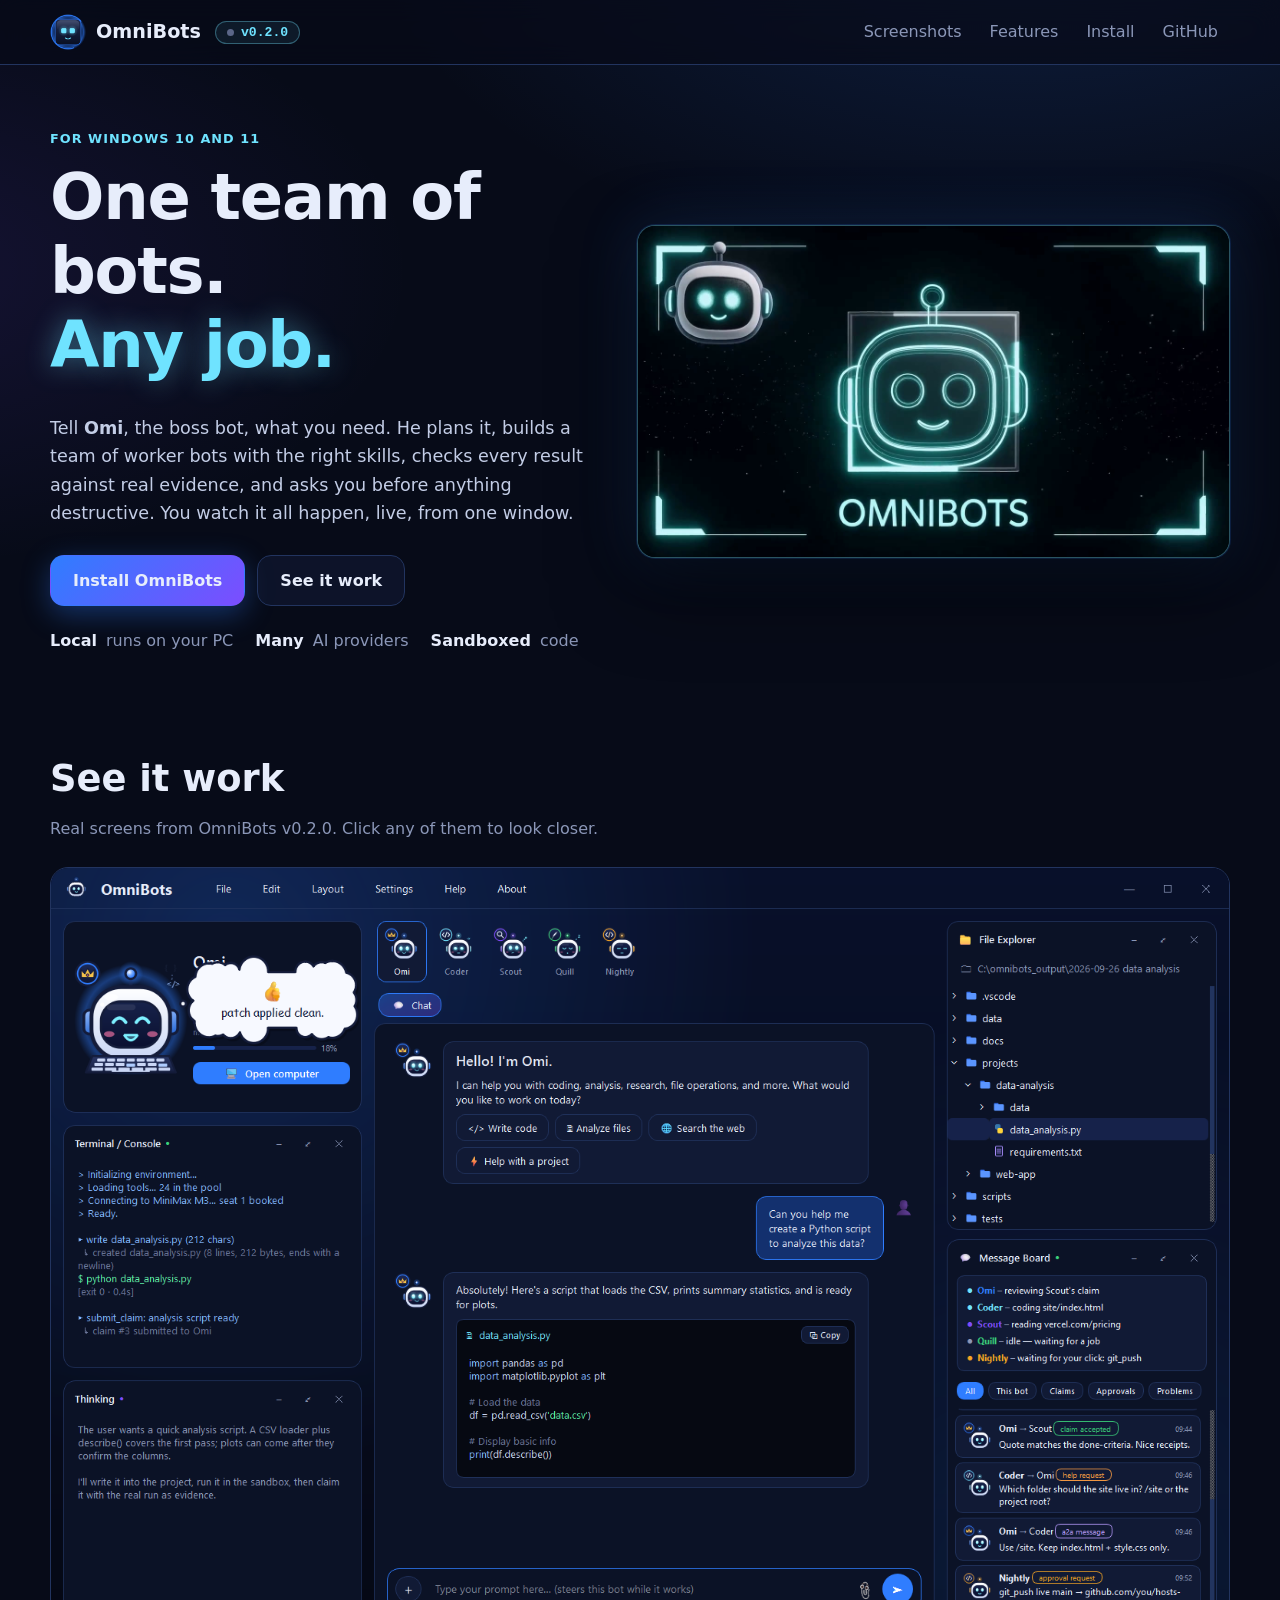
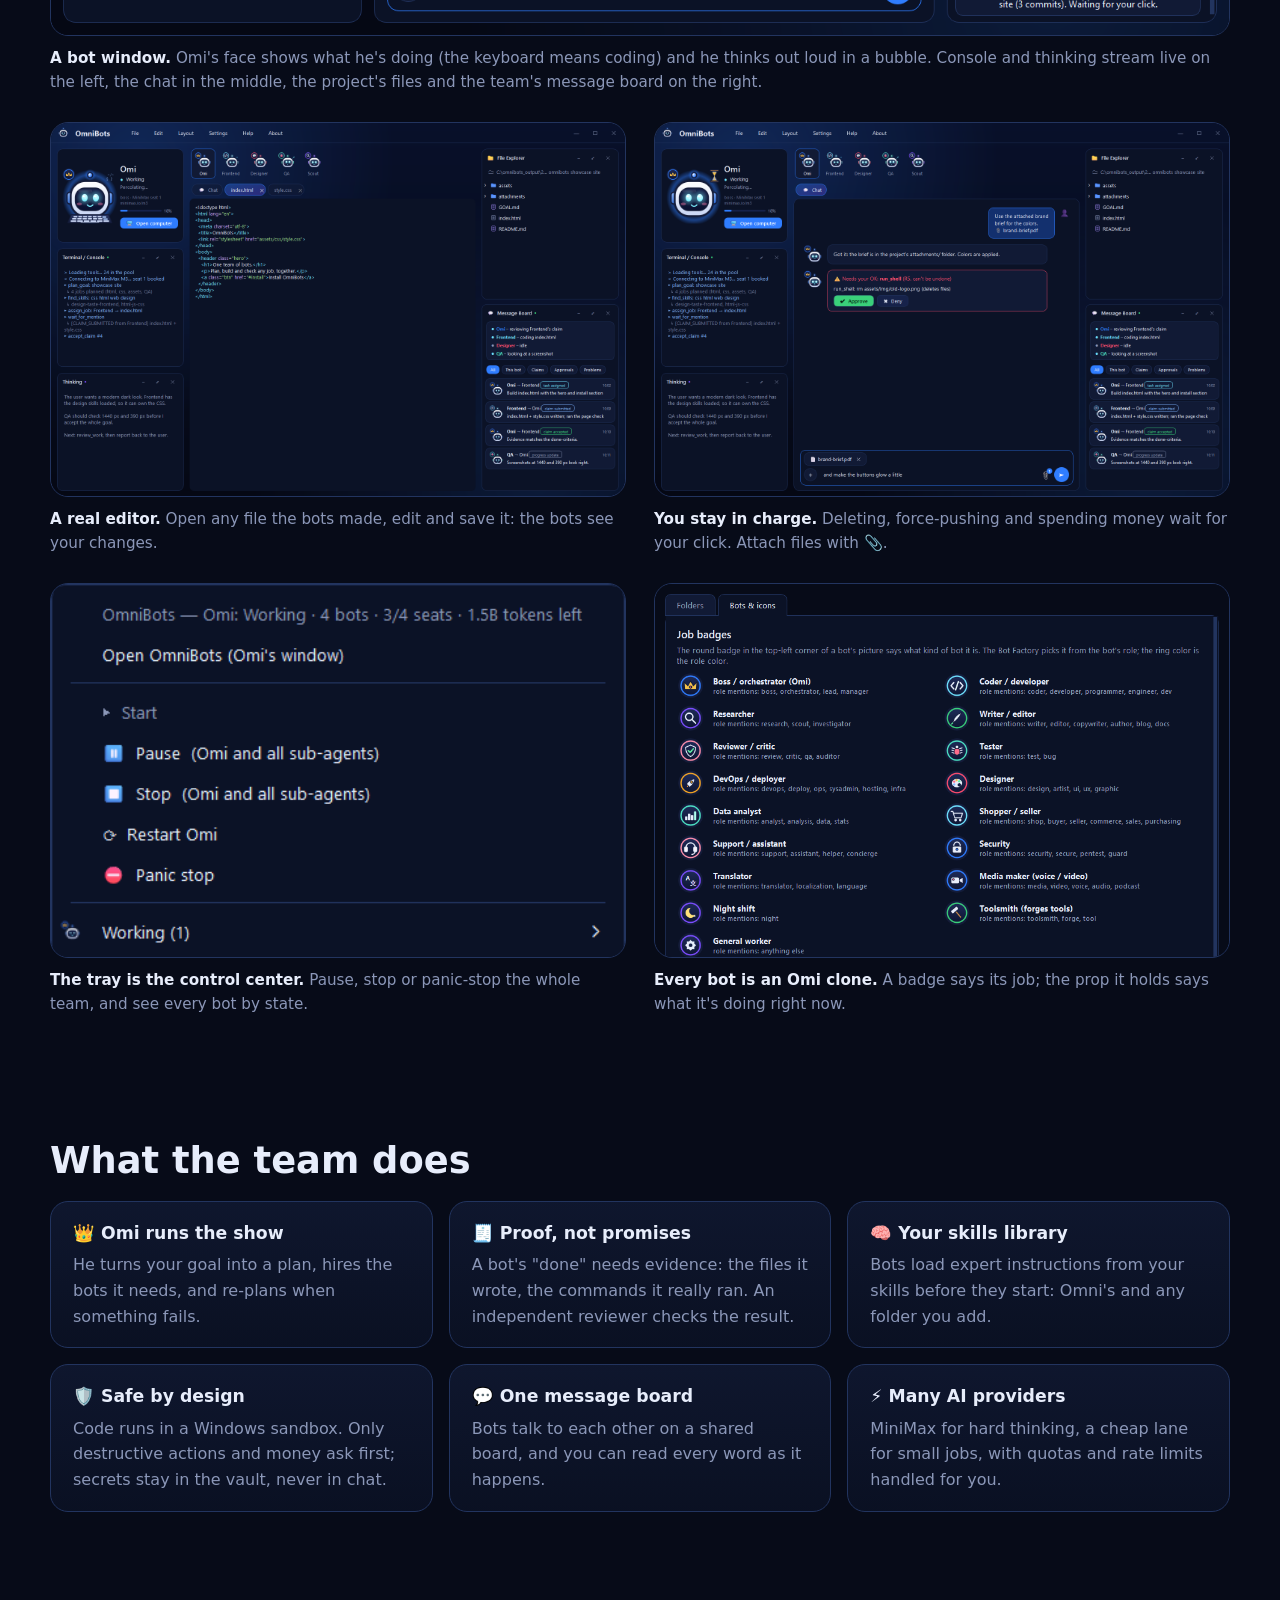
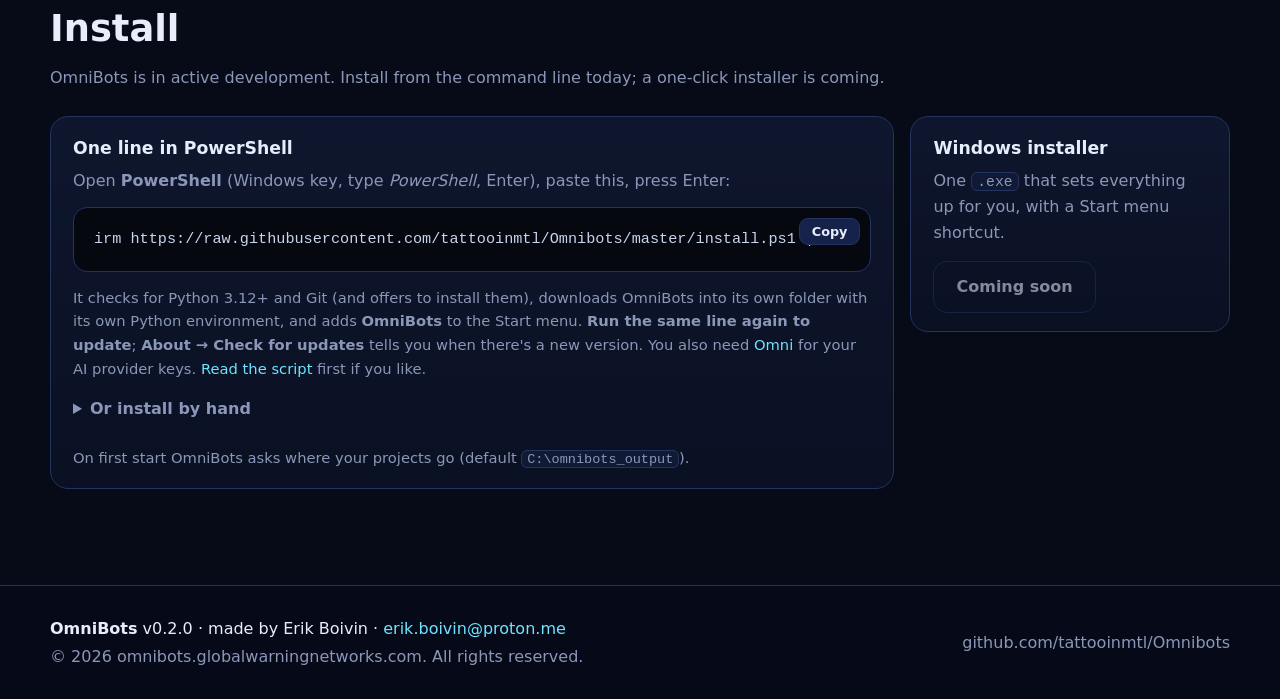
==== website/index.html @ ab90f47f "OmniBots 0.2.0: installer, website, sessions, skills, safer approvals - install.ps1: one-line PowerS" ====
<!doctype html>
<html lang="en">
<head>
  <meta charset="utf-8">
  <meta name="viewport" content="width=device-width, initial-scale=1">
  <title>OmniBots — one team of AI bots on your desktop</title>
  <meta name="description" content="OmniBots is a Windows desktop app where Omi, the boss bot, plans your goal, builds a team of worker bots, checks their work and asks you before anything destructive.">
  <meta property="og:title" content="OmniBots — one team of AI bots">
  <meta property="og:description" content="Omi plans your goal, staffs it with worker bots, checks their work, and asks you before anything destructive.">
  <meta property="og:image" content="assets/img/window.png">
  <link rel="icon" href="favicon.ico">
  <link rel="stylesheet" href="assets/css/style.css">
</head>
<body>
  <header class="top">
    <div class="wrap top-row">
      <a class="brand" href="#top" aria-label="OmniBots home">
        <img src="assets/img/omi.png" alt="" width="36" height="36">
        <span>OmniBots</span>
      </a>
      <a class="version" id="version" href="https://github.com/tattooinmtl/Omnibots/commits" target="_blank" rel="noopener"
         title="The version on GitHub, read live">
        <span class="dot" aria-hidden="true"></span>
        <span id="version-text">v0.2.0</span>
      </a>
      <nav class="nav" aria-label="Main">
        <a href="#screens">Screenshots</a>
        <a href="#features">Features</a>
        <a href="#install">Install</a>
        <a href="https://github.com/tattooinmtl/Omnibots" target="_blank" rel="noopener">GitHub</a>
      </nav>
    </div>
  </header>

  <main id="top">
    <section class="hero wrap">
      <div class="hero-copy">
        <p class="eyebrow">For Windows 10 and 11</p>
        <h1>One team of bots.<br><span class="glow">Any job.</span></h1>
        <p class="lead">Tell <strong>Omi</strong>, the boss bot, what you need. He plans it, builds a team of worker bots with the
          right skills, checks every result against real evidence, and asks you before anything destructive.
          You watch it all happen, live, from one window.</p>
        <div class="cta">
          <a class="btn primary" href="#install">Install OmniBots</a>
          <a class="btn ghost" href="#screens">See it work</a>
        </div>
        <ul class="facts">
          <li><b>Local</b> runs on your PC</li>
          <li><b>Many</b> AI providers</li>
          <li><b>Sandboxed</b> code</li>
        </ul>
      </div>
      <div class="hero-media">
        <video autoplay muted loop playsinline poster="assets/img/splash.jpg" aria-label="The OmniBots intro">
          <source src="assets/splash.mp4" type="video/mp4">
        </video>
      </div>
    </section>

    <section id="screens" class="wrap section">
      <h2>See it work</h2>
      <p class="sub">Real screens from OmniBots <span class="js-version">v0.2.0</span>. Click any of them to look closer.</p>
      <figure class="shot big">
        <button class="zoom" data-src="assets/img/window.png" aria-label="Enlarge: a bot window">
          <img src="assets/img/window.png" alt="A bot window: Omi's ID card with his coding keyboard, a thought bubble, the console and thinking panels, the chat with a code block, the file explorer and the message board." loading="lazy">
        </button>
        <figcaption><b>A bot window.</b> Omi's face shows what he's doing (the keyboard means coding) and he thinks out loud in a bubble.
          Console and thinking stream live on the left, the chat in the middle, the project's files and the team's message board on the right.</figcaption>
      </figure>
      <div class="grid2">
        <figure class="shot">
          <button class="zoom" data-src="assets/img/editor.png" aria-label="Enlarge: the built-in editor">
            <img src="assets/img/editor.png" alt="The built-in editor with index.html and style.css open in tabs next to the chat." loading="lazy">
          </button>
          <figcaption><b>A real editor.</b> Open any file the bots made, edit and save it: the bots see your changes.</figcaption>
        </figure>
        <figure class="shot">
          <button class="zoom" data-src="assets/img/approvals.png" aria-label="Enlarge: approvals and attachments">
            <img src="assets/img/approvals.png" alt="The chat with an approval card asking before a file is deleted, and an attached PDF." loading="lazy">
          </button>
          <figcaption><b>You stay in charge.</b> Deleting, force-pushing and spending money wait for your click. Attach files with 📎.</figcaption>
        </figure>
        <figure class="shot">
          <button class="zoom" data-src="assets/img/tray.png" aria-label="Enlarge: the tray menu">
            <img src="assets/img/tray.png" alt="The tray menu: team status, start, pause, stop, panic stop, bots grouped by state, approvals inbox." loading="lazy">
          </button>
          <figcaption><b>The tray is the control center.</b> Pause, stop or panic-stop the whole team, and see every bot by state.</figcaption>
        </figure>
        <figure class="shot">
          <button class="zoom" data-src="assets/img/icons-legend.png" aria-label="Enlarge: job badges and action extras">
            <img src="assets/img/icons-legend.png" alt="The legend of job badges and the props Omi holds for each action." loading="lazy">
          </button>
          <figcaption><b>Every bot is an Omi clone.</b> A badge says its job; the prop it holds says what it's doing right now.</figcaption>
        </figure>
      </div>
    </section>

    <section id="features" class="wrap section">
      <h2>What the team does</h2>
      <div class="cards">
        <article class="card"><h3>👑 Omi runs the show</h3><p>He turns your goal into a plan, hires the bots it needs, and re-plans when something fails.</p></article>
        <article class="card"><h3>🧾 Proof, not promises</h3><p>A bot's "done" needs evidence: the files it wrote, the commands it really ran. An independent reviewer checks the result.</p></article>
        <article class="card"><h3>🧠 Your skills library</h3><p>Bots load expert instructions from your skills before they start: Omni's and any folder you add.</p></article>
        <article class="card"><h3>🛡️ Safe by design</h3><p>Code runs in a Windows sandbox. Only destructive actions and money ask first; secrets stay in the vault, never in chat.</p></article>
        <article class="card"><h3>💬 One message board</h3><p>Bots talk to each other on a shared board, and you can read every word as it happens.</p></article>
        <article class="card"><h3>⚡ Many AI providers</h3><p>MiniMax for hard thinking, a cheap lane for small jobs, with quotas and rate limits handled for you.</p></article>
      </div>
    </section>

    <section id="install" class="wrap section">
      <h2>Install</h2>
      <p class="sub">OmniBots is in active development. Install from the command line today; a one-click installer is coming.</p>
      <div class="install">
        <article class="card cmd">
          <h3>One line in PowerShell</h3>
          <p class="need">Open <b>PowerShell</b> (Windows key, type <i>PowerShell</i>, Enter), paste this, press Enter:</p>
          <div class="code" data-copy>
            <pre><code>irm https://raw.githubusercontent.com/tattooinmtl/Omnibots/master/install.ps1 | iex</code></pre>
            <button class="copy" type="button">Copy</button>
          </div>
          <p class="hint">It checks for Python 3.12+ and Git (and offers to install them), downloads OmniBots into its own folder with
            its own Python environment, and adds <b>OmniBots</b> to the Start menu. <b>Run the same line again to update</b>;
            <b>About → Check for updates</b> tells you when there's a new version. You also need
            <a href="https://github.com/tattooinmtl/Omnibots#readme" target="_blank" rel="noopener">Omni</a> for your AI provider keys.
            <a href="https://github.com/tattooinmtl/Omnibots/blob/master/install.ps1" target="_blank" rel="noopener">Read the script</a> first if you like.</p>
          <details class="manual">
            <summary>Or install by hand</summary>
            <div class="code" data-copy>
              <pre><code>git clone https://github.com/tattooinmtl/Omnibots.git
cd Omnibots
pip install -r requirements.lock
python -m omnibots</code></pre>
              <button class="copy" type="button">Copy</button>
            </div>
          </details>
          <p class="hint">On first start OmniBots asks where your projects go (default <code>C:\omnibots_output</code>).</p>
        </article>
        <article class="card soon">
          <h3>Windows installer</h3>
          <p>One <code>.exe</code> that sets everything up for you, with a Start menu shortcut.</p>
          <span class="btn disabled" aria-disabled="true">Coming soon</span>
        </article>
      </div>
    </section>
  </main>

  <footer class="foot">
    <div class="wrap foot-row">
      <div>
        <p><b>OmniBots</b> <span class="js-version">v0.2.0</span> · made by Erik Boivin ·
          <a href="mailto:erik.boivin@proton.me">erik.boivin@proton.me</a></p>
        <p class="dim">© 2026 omnibots.globalwarningnetworks.com. All rights reserved.</p>
      </div>
      <a class="dim" href="https://github.com/tattooinmtl/Omnibots" target="_blank" rel="noopener">github.com/tattooinmtl/Omnibots</a>
    </div>
  </footer>

  <dialog id="lightbox" aria-label="Screenshot">
    <button class="close" type="button" aria-label="Close">✕</button>
    <img alt="">
  </dialog>

  <script src="assets/js/main.js" defer></script>
</body>
</html>
---- website/assets/css/style.css ----
/* OmniBots install site — the app's look: deep navy, cyan glow, glass panels. */
:root {
  --bg0: #070b18; --bg1: #0b1226; --bg2: #111a35; --bg3: #16224a;
  --border: #22345f; --accent: #2f7dff; --cyan: #6fe3ff; --purple: #7c4dff;
  --text: #e7edfb; --dim: #8b97b8; --faint: #5b6688; --green: #3ad07a;
  --radius: 18px;
  --font: "Segoe UI", system-ui, -apple-system, "Helvetica Neue", Arial, sans-serif;
  --mono: "Cascadia Mono", Consolas, "SFMono-Regular", Menlo, monospace;
  color-scheme: dark;
}
* { box-sizing: border-box; }
html { scroll-behavior: smooth; }
body {
  margin: 0; font: 16px/1.6 var(--font); color: var(--text); background: var(--bg0);
  background-image:
    radial-gradient(1100px 600px at 80% -10%, rgba(47,125,255,.18), transparent 60%),
    radial-gradient(900px 500px at -10% 30%, rgba(124,77,255,.12), transparent 60%);
  background-attachment: fixed;
}
img, video { max-width: 100%; display: block; }
a { color: var(--cyan); text-decoration: none; }
a:hover { text-decoration: underline; }
code { font-family: var(--mono); font-size: .92em; background: var(--bg2); border: 1px solid var(--border);
       border-radius: 6px; padding: .05em .35em; }
.wrap { width: min(1180px, 100% - 32px); margin-inline: auto; }
.section { padding-block: 72px 24px; }
h1, h2, h3 { line-height: 1.15; margin: 0 0 .5em; }
h2 { font-size: clamp(1.7rem, 3vw, 2.3rem); }
.sub { color: var(--dim); margin: -.2em 0 1.6em; }
.dim { color: var(--dim); }

/* header */
.top { position: sticky; top: 0; z-index: 10; backdrop-filter: blur(12px); -webkit-backdrop-filter: blur(12px);
       background: rgba(7,11,24,.72); border-bottom: 1px solid var(--border);
       padding-top: env(safe-area-inset-top, 0px); }
.top-row { display: flex; align-items: center; gap: 14px; min-height: 64px; flex-wrap: wrap; }
.brand { display: flex; align-items: center; gap: 10px; color: var(--text); font-weight: 700; font-size: 1.2rem; }
.brand:hover { text-decoration: none; }
.version { display: inline-flex; align-items: center; gap: 7px; font: 600 .82rem var(--mono); color: var(--cyan);
           background: rgba(111,227,255,.08); border: 1px solid rgba(111,227,255,.35); border-radius: 999px; padding: 3px 11px; }
.version:hover { text-decoration: none; border-color: var(--cyan); }
.version .dot { width: 7px; height: 7px; border-radius: 50%; background: var(--faint); }
.version.live .dot { background: var(--green); box-shadow: 0 0 8px var(--green); }
.nav { margin-left: auto; display: flex; gap: 4px; flex-wrap: wrap; }
.nav a { color: var(--dim); padding: 6px 12px; border-radius: 10px; }
.nav a:hover { color: var(--text); background: var(--bg2); text-decoration: none; }

/* hero */
.hero { display: grid; grid-template-columns: 1fr 1.1fr; gap: 48px; align-items: center; padding-block: 64px 32px; }
.eyebrow { color: var(--cyan); font-weight: 600; letter-spacing: .08em; text-transform: uppercase; font-size: .8rem; margin: 0 0 12px; }
h1 { font-size: clamp(2.4rem, 5.4vw, 4rem); letter-spacing: -.02em; }
.glow { color: var(--cyan); text-shadow: 0 0 28px rgba(111,227,255,.45); }
.lead { color: #c3cde6; font-size: 1.1rem; max-width: 36em; }
.cta { display: flex; gap: 12px; flex-wrap: wrap; margin: 28px 0 22px; }
.btn { display: inline-block; font-weight: 600; padding: 12px 22px; border-radius: 14px; border: 1px solid var(--border);
       color: var(--text); transition: transform .15s, box-shadow .15s, border-color .15s; }
.btn:hover { text-decoration: none; transform: translateY(-1px); }
.btn.primary { background: linear-gradient(135deg, var(--accent), var(--purple)); border-color: transparent;
               box-shadow: 0 8px 28px rgba(47,125,255,.35); }
.btn.primary:hover { box-shadow: 0 10px 34px rgba(47,125,255,.5); }
.btn.ghost { background: rgba(17,26,53,.6); }
.btn.ghost:hover { border-color: var(--cyan); }
.btn.disabled { opacity: .55; cursor: not-allowed; transform: none; }
.facts { list-style: none; display: flex; gap: 22px; padding: 0; margin: 0; color: var(--dim); flex-wrap: wrap; }
.facts b { color: var(--text); margin-right: 4px; }
.hero-media { border-radius: var(--radius); overflow: hidden; border: 1px solid rgba(111,227,255,.35);
              box-shadow: 0 0 0 1px rgba(47,125,255,.15), 0 30px 80px rgba(0,0,0,.55), 0 0 60px rgba(47,125,255,.18);
              aspect-ratio: 16 / 9; background: #05070d; }
.hero-media video { width: 100%; height: 100%; object-fit: cover; }

/* screenshots */
.shot { margin: 0 0 28px; }
.shot .zoom { display: block; width: 100%; padding: 0; border: 1px solid var(--border); border-radius: var(--radius);
              overflow: hidden; background: var(--bg1); cursor: zoom-in; transition: border-color .2s, transform .2s; }
.shot .zoom:hover { border-color: var(--cyan); transform: translateY(-2px); }
.shot .zoom img { width: 100%; height: auto; }
.grid2 .shot .zoom { aspect-ratio: 16 / 10.4; }
.grid2 .shot .zoom img { height: 100%; object-fit: cover; object-position: top left; }
.shot figcaption { color: var(--dim); font-size: .95rem; margin-top: 10px; }
.shot figcaption b { color: var(--text); }
.grid2 { display: grid; grid-template-columns: repeat(2, 1fr); gap: 0 28px; }

/* cards */
.cards { display: grid; grid-template-columns: repeat(3, 1fr); gap: 16px; }
.card { background: linear-gradient(180deg, rgba(17,26,53,.75), rgba(11,18,38,.75)); border: 1px solid var(--border);
        border-radius: var(--radius); padding: 22px 22px 18px; }
.card h3 { font-size: 1.08rem; }
.card p { color: var(--dim); margin: 0; }

/* install */
.install { display: grid; grid-template-columns: 1.6fr 1fr; gap: 16px; align-items: start; }
.need, .hint { color: var(--dim) !important; margin: 0 0 14px !important; }
.hint { margin: 14px 0 0 !important; font-size: .92rem; }
.code { position: relative; background: #05080f; border: 1px solid var(--border); border-radius: 14px; }
.code pre { margin: 0; padding: 18px 20px; overflow-x: auto; }
.code pre code { background: none; border: 0; padding: 0; color: #c9d4ee; font-size: .95rem; line-height: 1.75; }
.copy { position: absolute; top: 10px; right: 10px; font: 600 .8rem var(--font); color: var(--text); background: var(--bg3);
        border: 1px solid var(--border); border-radius: 9px; padding: 5px 12px; cursor: pointer; }
.copy:hover { border-color: var(--cyan); }
.copy.done { color: var(--green); border-color: var(--green); }
.soon .btn { margin-top: 16px; }

/* footer */
.foot { border-top: 1px solid var(--border); margin-top: 72px; padding-block: 28px calc(28px + env(safe-area-inset-bottom, 0px));
        background: rgba(7,11,24,.8); }
.foot-row { display: flex; justify-content: space-between; gap: 18px; flex-wrap: wrap; align-items: center; }
.foot p { margin: 2px 0; }

/* lightbox */
dialog#lightbox { border: 1px solid var(--border); border-radius: var(--radius); padding: 0; background: var(--bg0);
                  max-width: min(96vw, 1600px); max-height: 94vh; overflow: auto; }
dialog#lightbox::backdrop { background: rgba(3,5,12,.82); backdrop-filter: blur(4px); }
dialog#lightbox img { width: 100%; height: auto; }
dialog#lightbox .close { position: sticky; top: 10px; float: right; margin: 10px; z-index: 1; font-size: 1rem; color: var(--text);
                         background: var(--bg3); border: 1px solid var(--border); border-radius: 10px; width: 36px; height: 36px; cursor: pointer; }

@media (max-width: 900px) {
  .hero { grid-template-columns: 1fr; gap: 28px; padding-top: 36px; }
  .cards { grid-template-columns: 1fr 1fr; }
  .install { grid-template-columns: 1fr; }
}
@media (max-width: 620px) {
  .grid2, .cards { grid-template-columns: 1fr; }
  .nav { width: 100%; margin-left: -12px; }
  .section { padding-top: 52px; }
}
@media (prefers-reduced-motion: reduce) {
  html { scroll-behavior: auto; }
  .btn, .shot .zoom { transition: none; }
}

/* the "install by hand" fold */
.manual { margin-top: 16px; }
.manual summary { cursor: pointer; color: var(--dim); font-weight: 600; margin-bottom: 10px; }
.manual summary:hover { color: var(--text); }
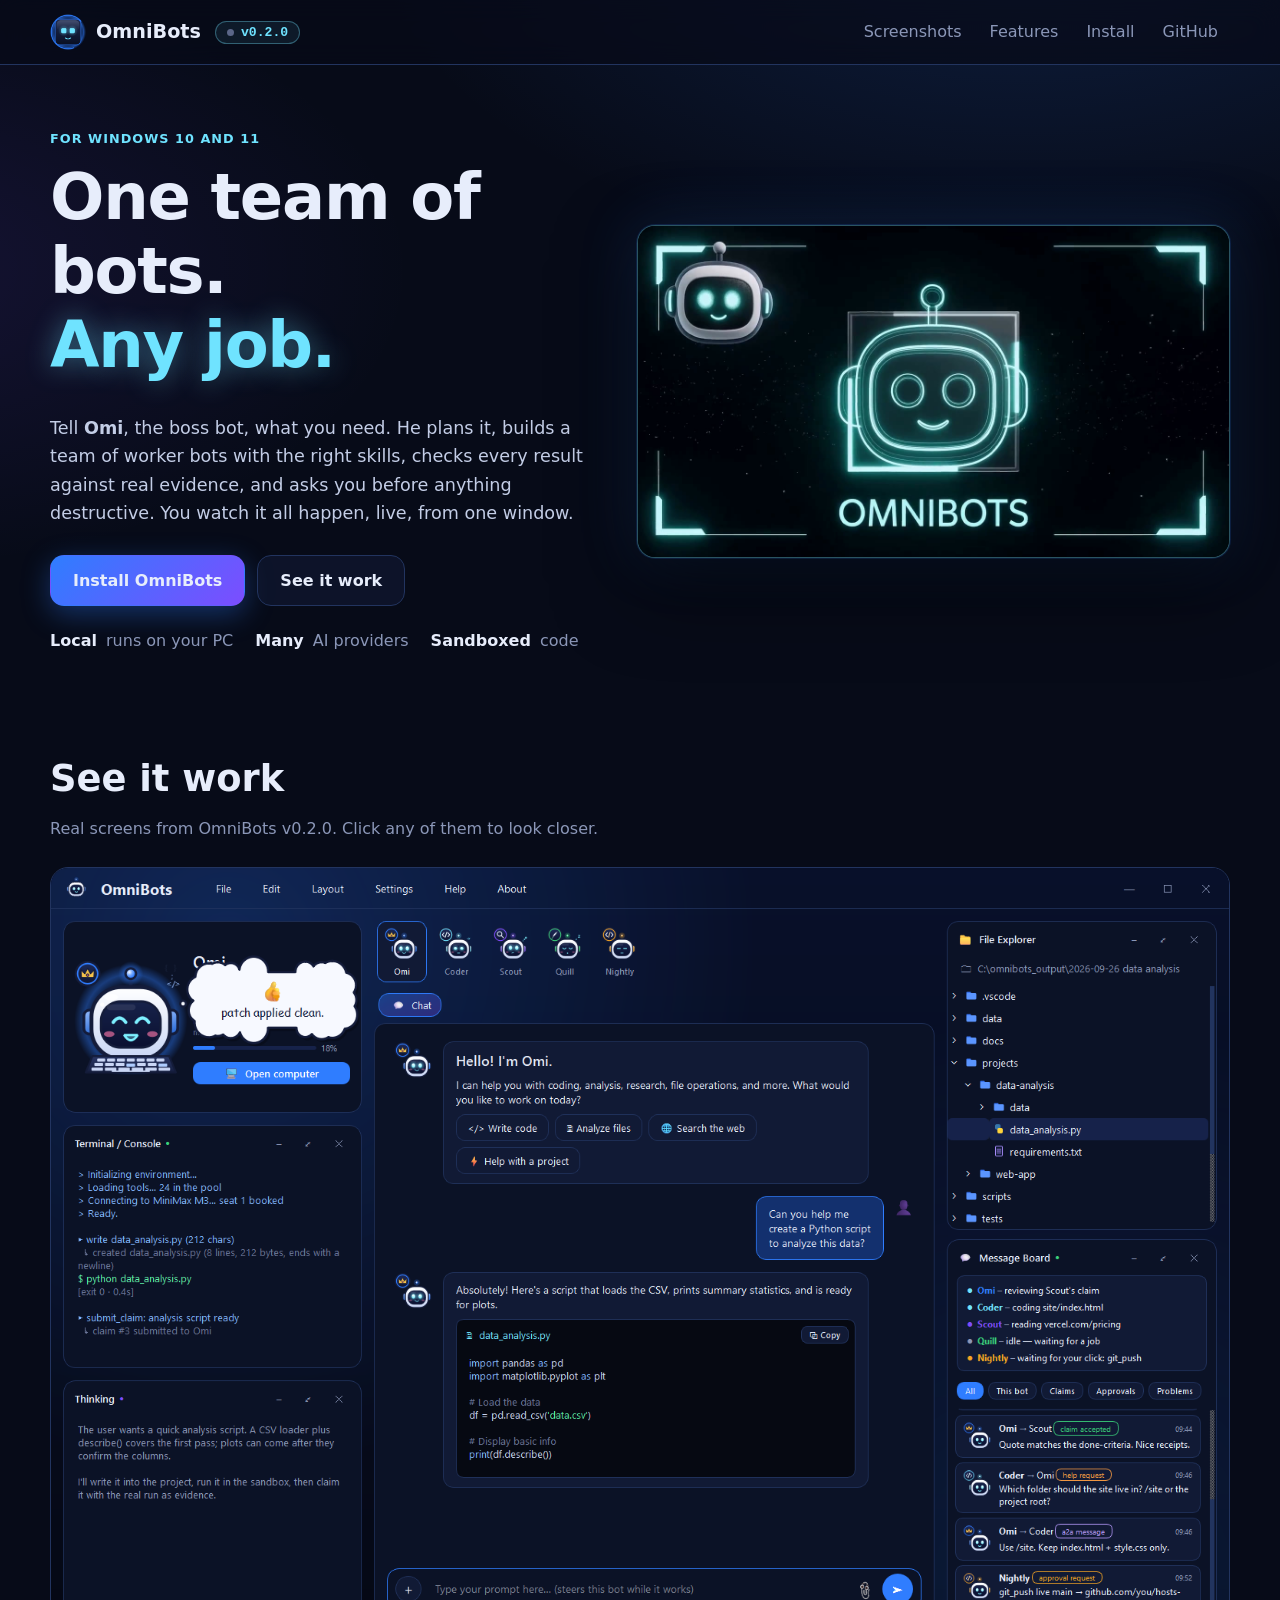
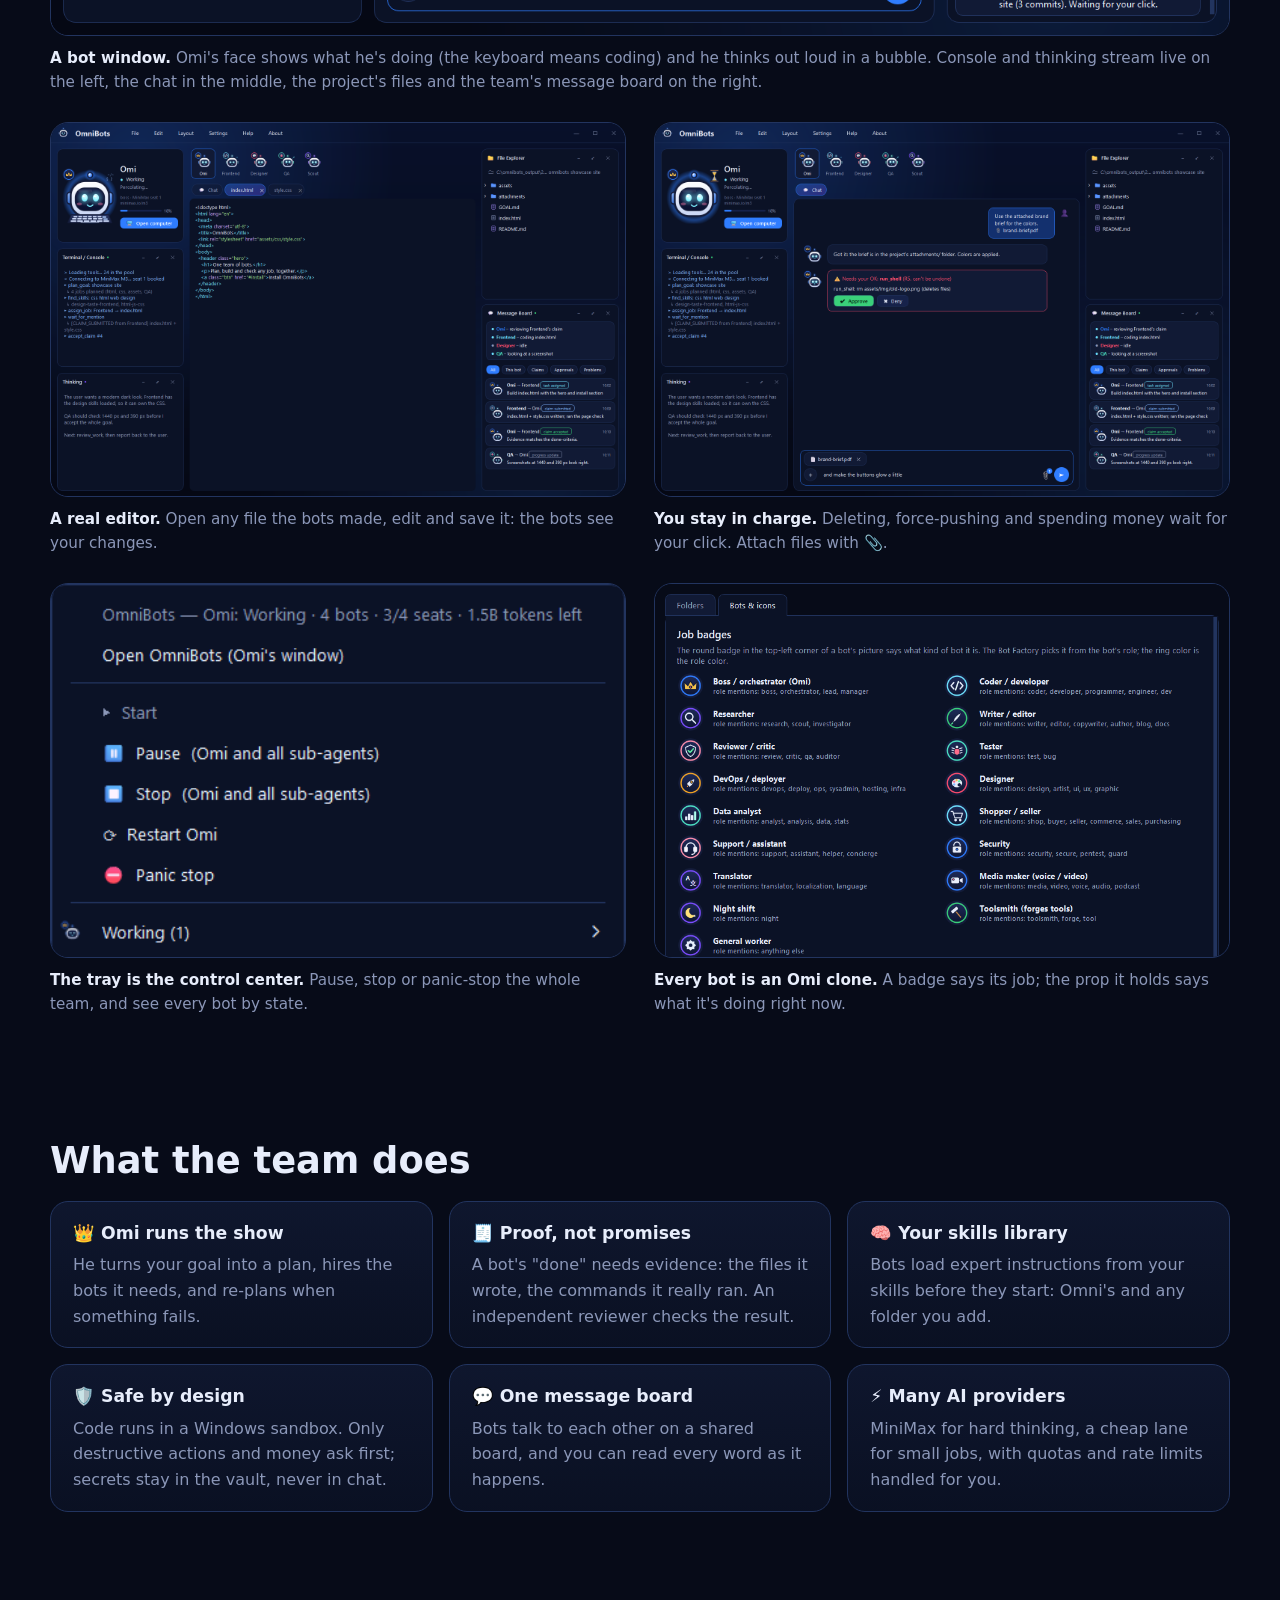
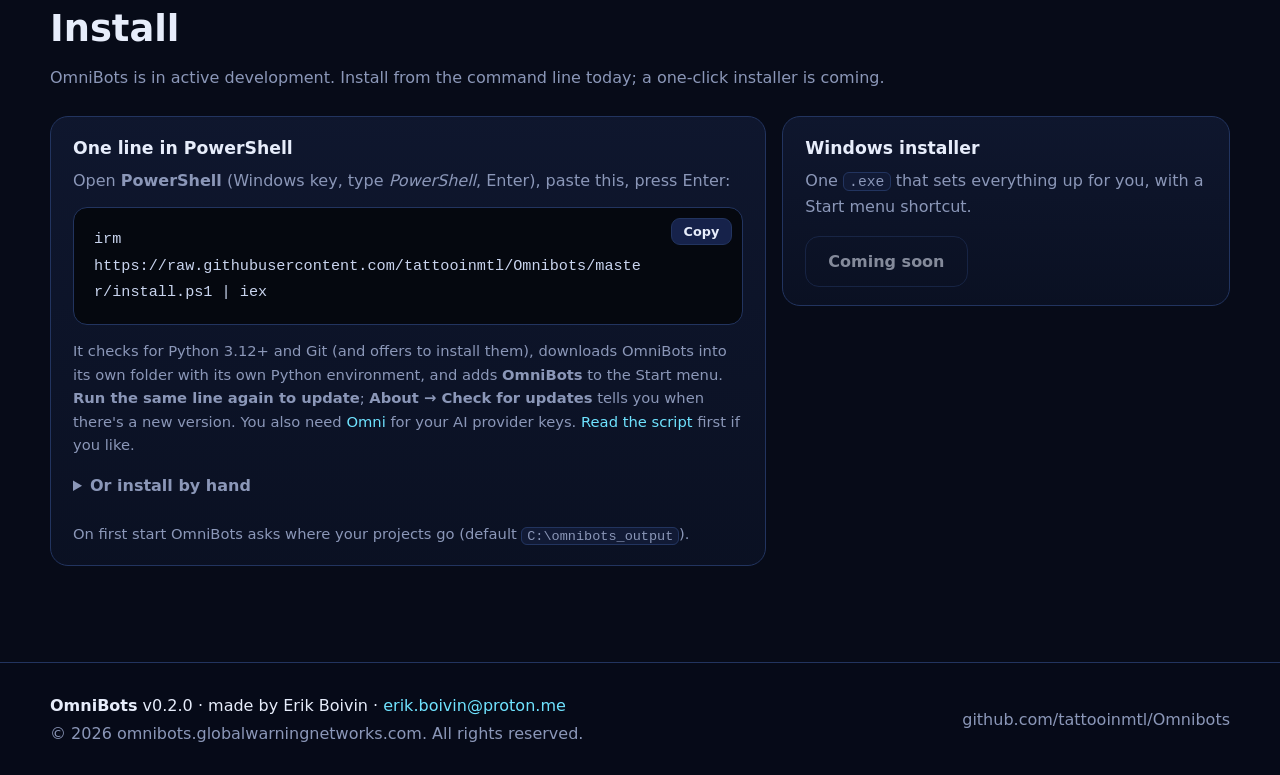
==== commit c54b1652: "Website: the one-line PowerShell install, wrap long commands, cache-busted CSS/JS Co-Authored-By: Cl" ====
--- a/website/index.html
+++ b/website/index.html
@@ -9,7 +9,7 @@
   <meta property="og:description" content="Omi plans your goal, staffs it with worker bots, checks their work, and asks you before anything destructive.">
   <meta property="og:image" content="assets/img/window.png">
   <link rel="icon" href="favicon.ico">
-  <link rel="stylesheet" href="assets/css/style.css">
+  <link rel="stylesheet" href="assets/css/style.css?v=0.2.0-2">
 </head>
 <body>
   <header class="top">
@@ -160,6 +160,6 @@
     <img alt="">
   </dialog>
 
-  <script src="assets/js/main.js" defer></script>
+  <script src="assets/js/main.js?v=0.2.0-2" defer></script>
 </body>
 </html>
--- a/website/assets/css/style.css
+++ b/website/assets/css/style.css
@@ -133,3 +133,6 @@
 .manual { margin-top: 16px; }
 .manual summary { cursor: pointer; color: var(--dim); font-weight: 600; margin-bottom: 10px; }
 .manual summary:hover { color: var(--text); }
+
+/* long commands wrap instead of hiding under the Copy button */
+.code pre { padding-right: 96px; white-space: pre-wrap; overflow-wrap: anywhere; }
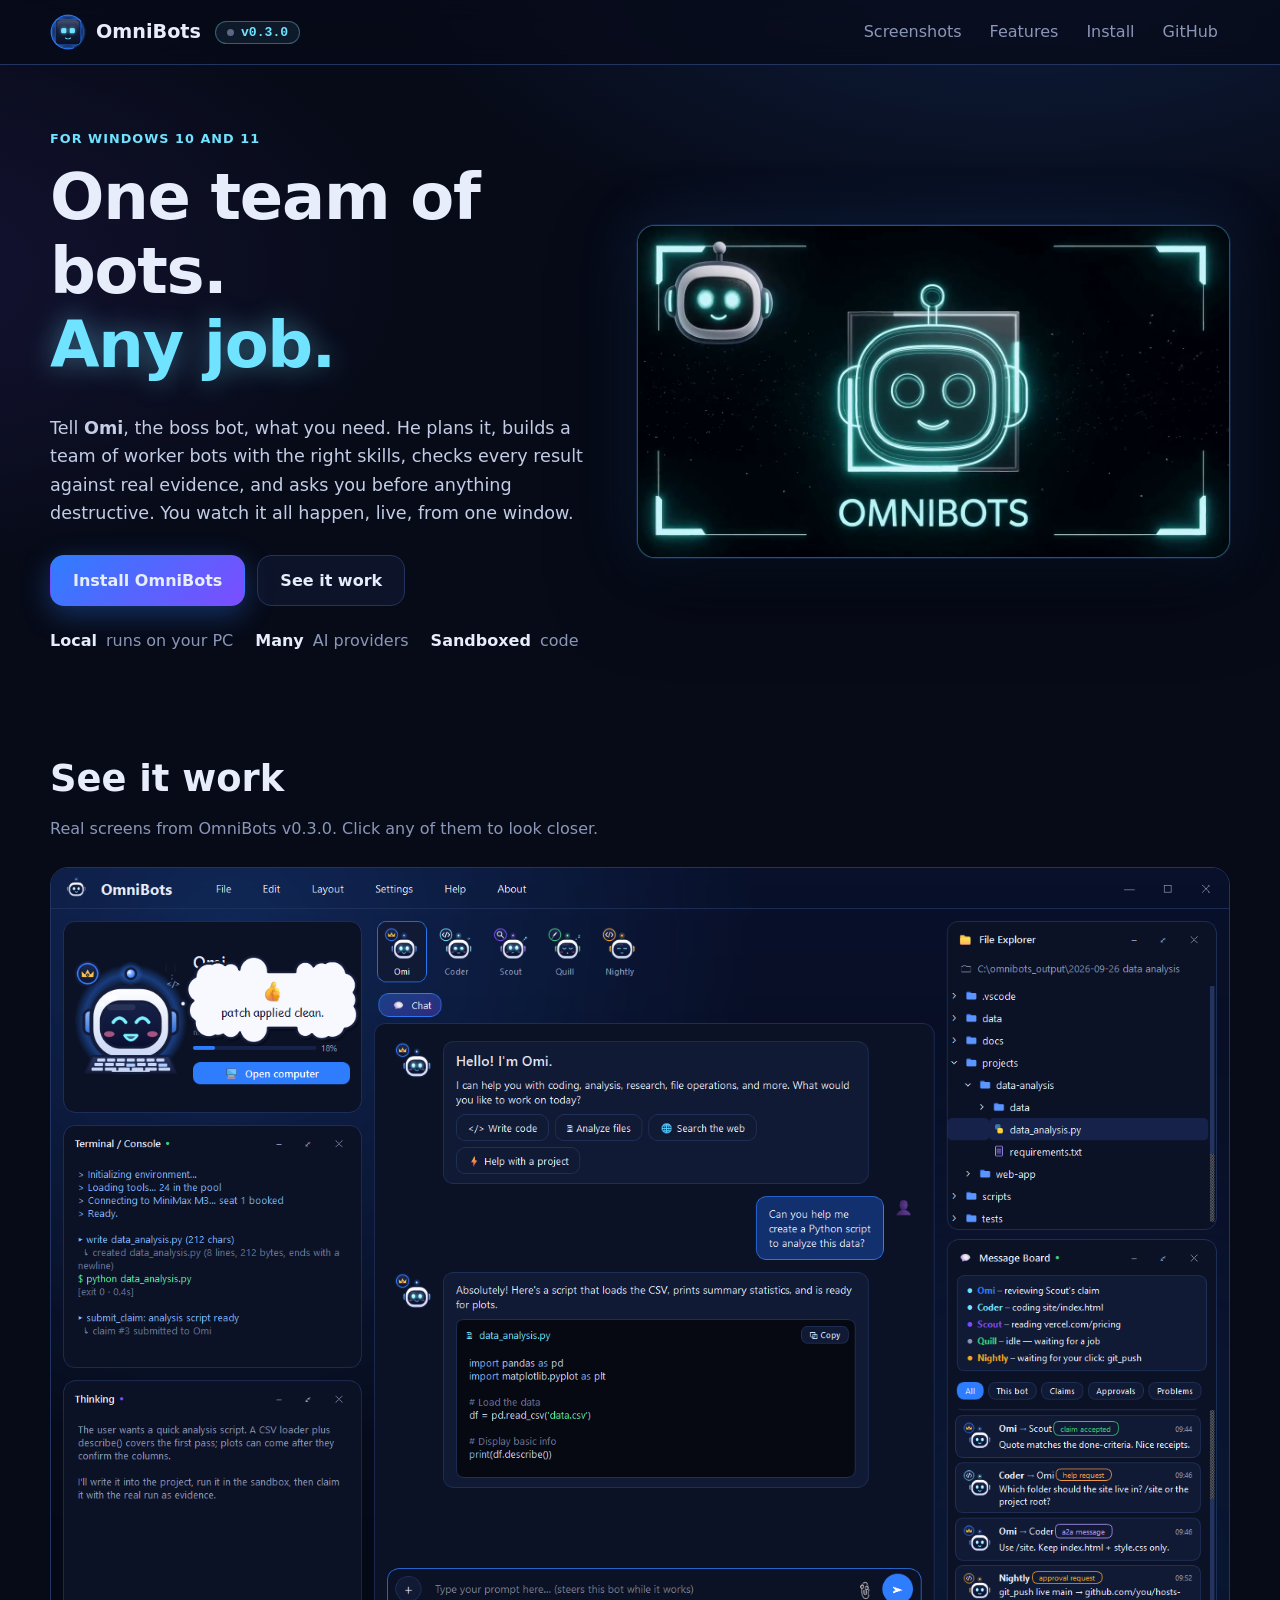
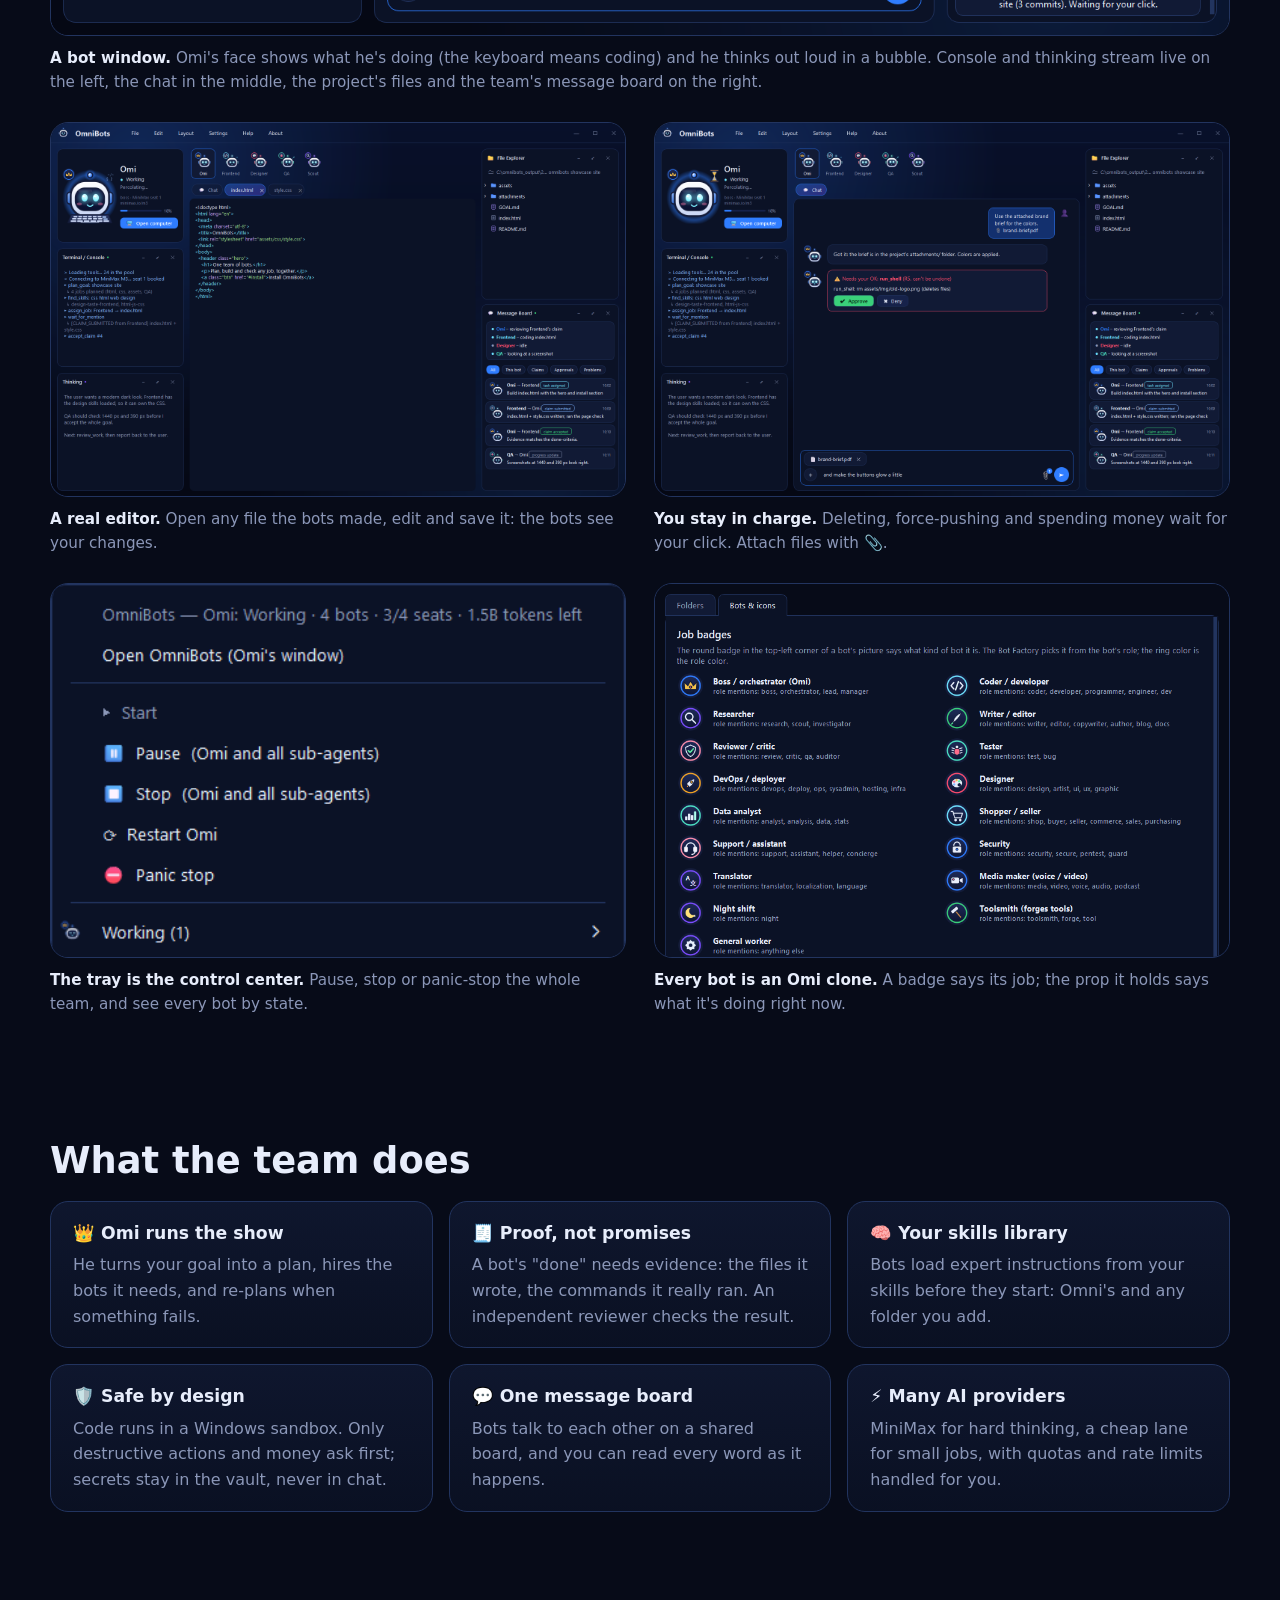
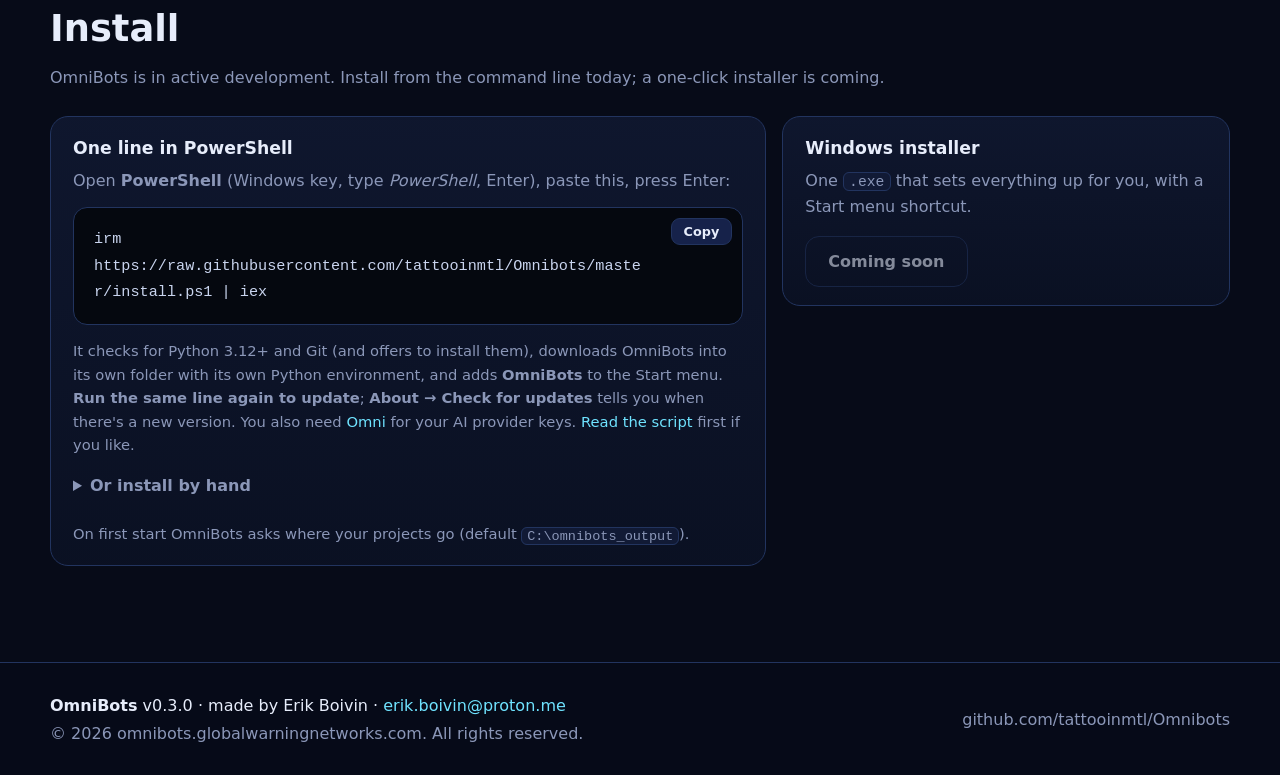
==== commit 205ba916: "Fix a carried-on job leaving its dependents blocked; the goal harness listens like the app; 0.3.0 Fo" ====
--- a/website/index.html
+++ b/website/index.html
@@ -21,7 +21,7 @@
       <a class="version" id="version" href="https://github.com/tattooinmtl/Omnibots/commits" target="_blank" rel="noopener"
          title="The version on GitHub, read live">
         <span class="dot" aria-hidden="true"></span>
-        <span id="version-text">v0.2.0</span>
+        <span id="version-text">v0.3.0</span>
       </a>
       <nav class="nav" aria-label="Main">
         <a href="#screens">Screenshots</a>
@@ -59,7 +59,7 @@
 
     <section id="screens" class="wrap section">
       <h2>See it work</h2>
-      <p class="sub">Real screens from OmniBots <span class="js-version">v0.2.0</span>. Click any of them to look closer.</p>
+      <p class="sub">Real screens from OmniBots <span class="js-version">v0.3.0</span>. Click any of them to look closer.</p>
       <figure class="shot big">
         <button class="zoom" data-src="assets/img/window.png" aria-label="Enlarge: a bot window">
           <img src="assets/img/window.png" alt="A bot window: Omi's ID card with his coding keyboard, a thought bubble, the console and thinking panels, the chat with a code block, the file explorer and the message board." loading="lazy">
@@ -147,7 +147,7 @@
   <footer class="foot">
     <div class="wrap foot-row">
       <div>
-        <p><b>OmniBots</b> <span class="js-version">v0.2.0</span> · made by Erik Boivin ·
+        <p><b>OmniBots</b> <span class="js-version">v0.3.0</span> · made by Erik Boivin ·
           <a href="mailto:erik.boivin@proton.me">erik.boivin@proton.me</a></p>
         <p class="dim">© 2026 omnibots.globalwarningnetworks.com. All rights reserved.</p>
       </div>
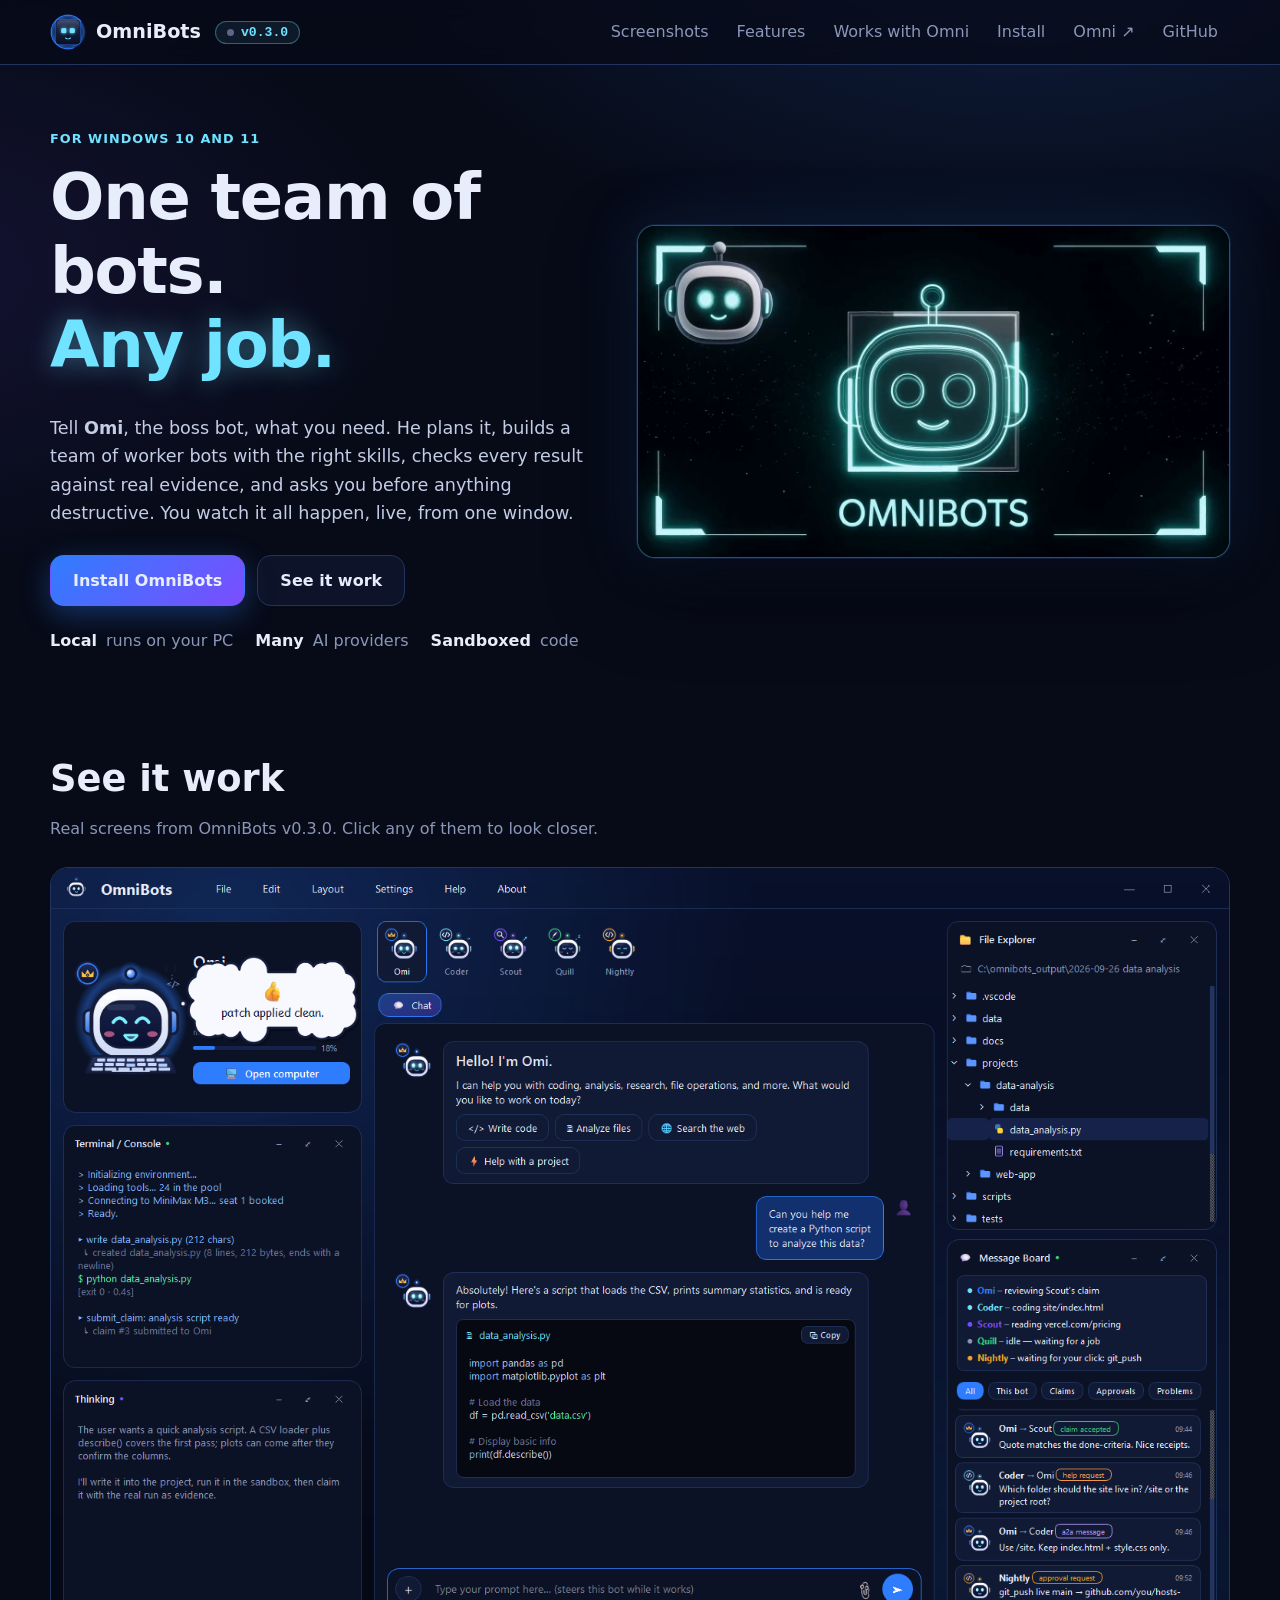
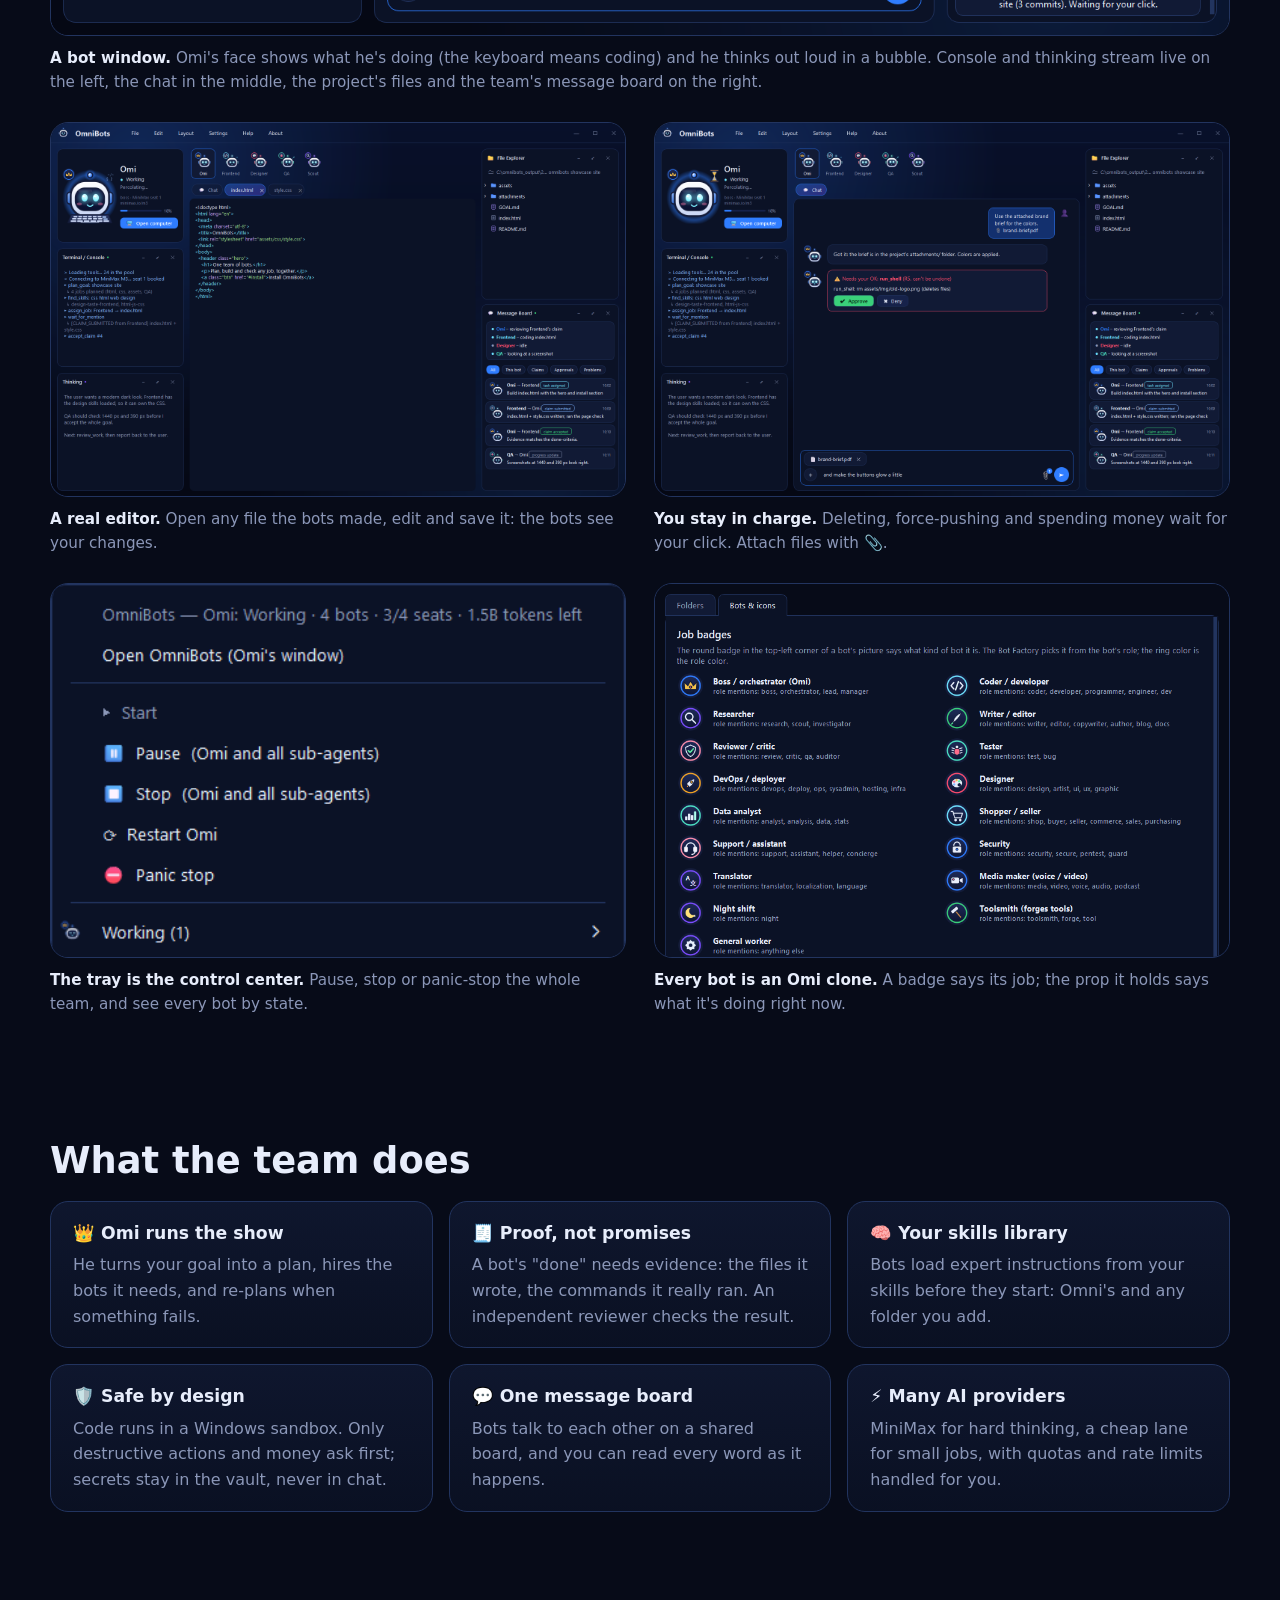
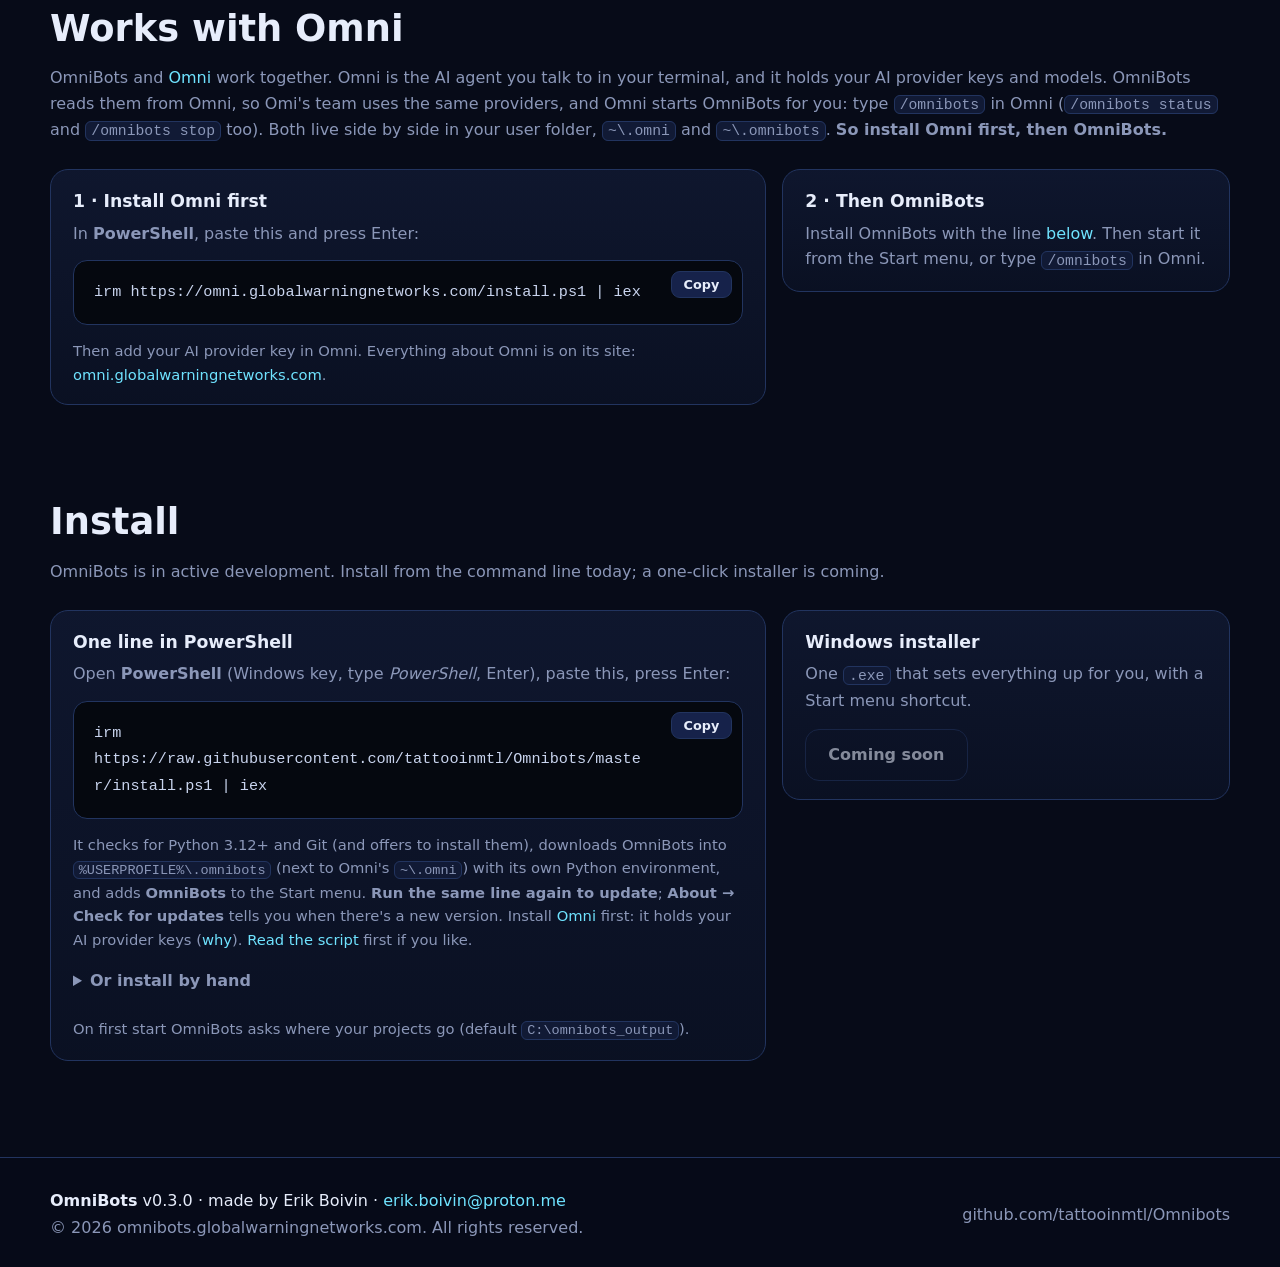
==== commit 0449aca7: "Website: works with Omni, install Omni first, link to omni.globalwarningnetworks.com Co-Authored-By:" ====
--- a/website/index.html
+++ b/website/index.html
@@ -26,7 +26,9 @@
       <nav class="nav" aria-label="Main">
         <a href="#screens">Screenshots</a>
         <a href="#features">Features</a>
+        <a href="#omni">Works with Omni</a>
         <a href="#install">Install</a>
+        <a href="https://omni.globalwarningnetworks.com" target="_blank" rel="noopener">Omni ↗</a>
         <a href="https://github.com/tattooinmtl/Omnibots" target="_blank" rel="noopener">GitHub</a>
       </nav>
     </div>
@@ -107,6 +109,33 @@
       </div>
     </section>
 
+    <section id="omni" class="wrap section">
+      <h2>Works with Omni</h2>
+      <p class="sub">OmniBots and <a href="https://omni.globalwarningnetworks.com" target="_blank" rel="noopener">Omni</a> work
+        together. Omni is the AI agent you talk to in your terminal, and it holds your AI provider keys and models. OmniBots
+        reads them from Omni, so Omi's team uses the same providers, and Omni starts OmniBots for you: type
+        <code>/omnibots</code> in Omni (<code>/omnibots status</code> and <code>/omnibots stop</code> too). Both live side
+        by side in your user folder, <code>~\.omni</code> and <code>~\.omnibots</code>.
+        <b>So install Omni first, then OmniBots.</b></p>
+      <div class="install">
+        <article class="card cmd">
+          <h3>1 · Install Omni first</h3>
+          <p class="need">In <b>PowerShell</b>, paste this and press Enter:</p>
+          <div class="code" data-copy>
+            <pre><code>irm https://omni.globalwarningnetworks.com/install.ps1 | iex</code></pre>
+            <button class="copy" type="button">Copy</button>
+          </div>
+          <p class="hint">Then add your AI provider key in Omni. Everything about Omni is on its site:
+            <a href="https://omni.globalwarningnetworks.com" target="_blank" rel="noopener">omni.globalwarningnetworks.com</a>.</p>
+        </article>
+        <article class="card">
+          <h3>2 · Then OmniBots</h3>
+          <p>Install OmniBots with the line <a href="#install">below</a>. Then start it from the Start menu, or type
+            <code>/omnibots</code> in Omni.</p>
+        </article>
+      </div>
+    </section>
+
     <section id="install" class="wrap section">
       <h2>Install</h2>
       <p class="sub">OmniBots is in active development. Install from the command line today; a one-click installer is coming.</p>
@@ -118,10 +147,12 @@
             <pre><code>irm https://raw.githubusercontent.com/tattooinmtl/Omnibots/master/install.ps1 | iex</code></pre>
             <button class="copy" type="button">Copy</button>
           </div>
-          <p class="hint">It checks for Python 3.12+ and Git (and offers to install them), downloads OmniBots into its own folder with
-            its own Python environment, and adds <b>OmniBots</b> to the Start menu. <b>Run the same line again to update</b>;
-            <b>About → Check for updates</b> tells you when there's a new version. You also need
-            <a href="https://github.com/tattooinmtl/Omnibots#readme" target="_blank" rel="noopener">Omni</a> for your AI provider keys.
+          <p class="hint">It checks for Python 3.12+ and Git (and offers to install them), downloads OmniBots into
+            <code>%USERPROFILE%\.omnibots</code> (next to Omni's <code>~\.omni</code>) with its own Python environment, and adds
+            <b>OmniBots</b> to the Start menu. <b>Run the same line again to update</b>;
+            <b>About → Check for updates</b> tells you when there's a new version. Install
+            <a href="https://omni.globalwarningnetworks.com" target="_blank" rel="noopener">Omni</a> first: it holds your AI
+            provider keys (<a href="#omni">why</a>).
             <a href="https://github.com/tattooinmtl/Omnibots/blob/master/install.ps1" target="_blank" rel="noopener">Read the script</a> first if you like.</p>
           <details class="manual">
             <summary>Or install by hand</summary>
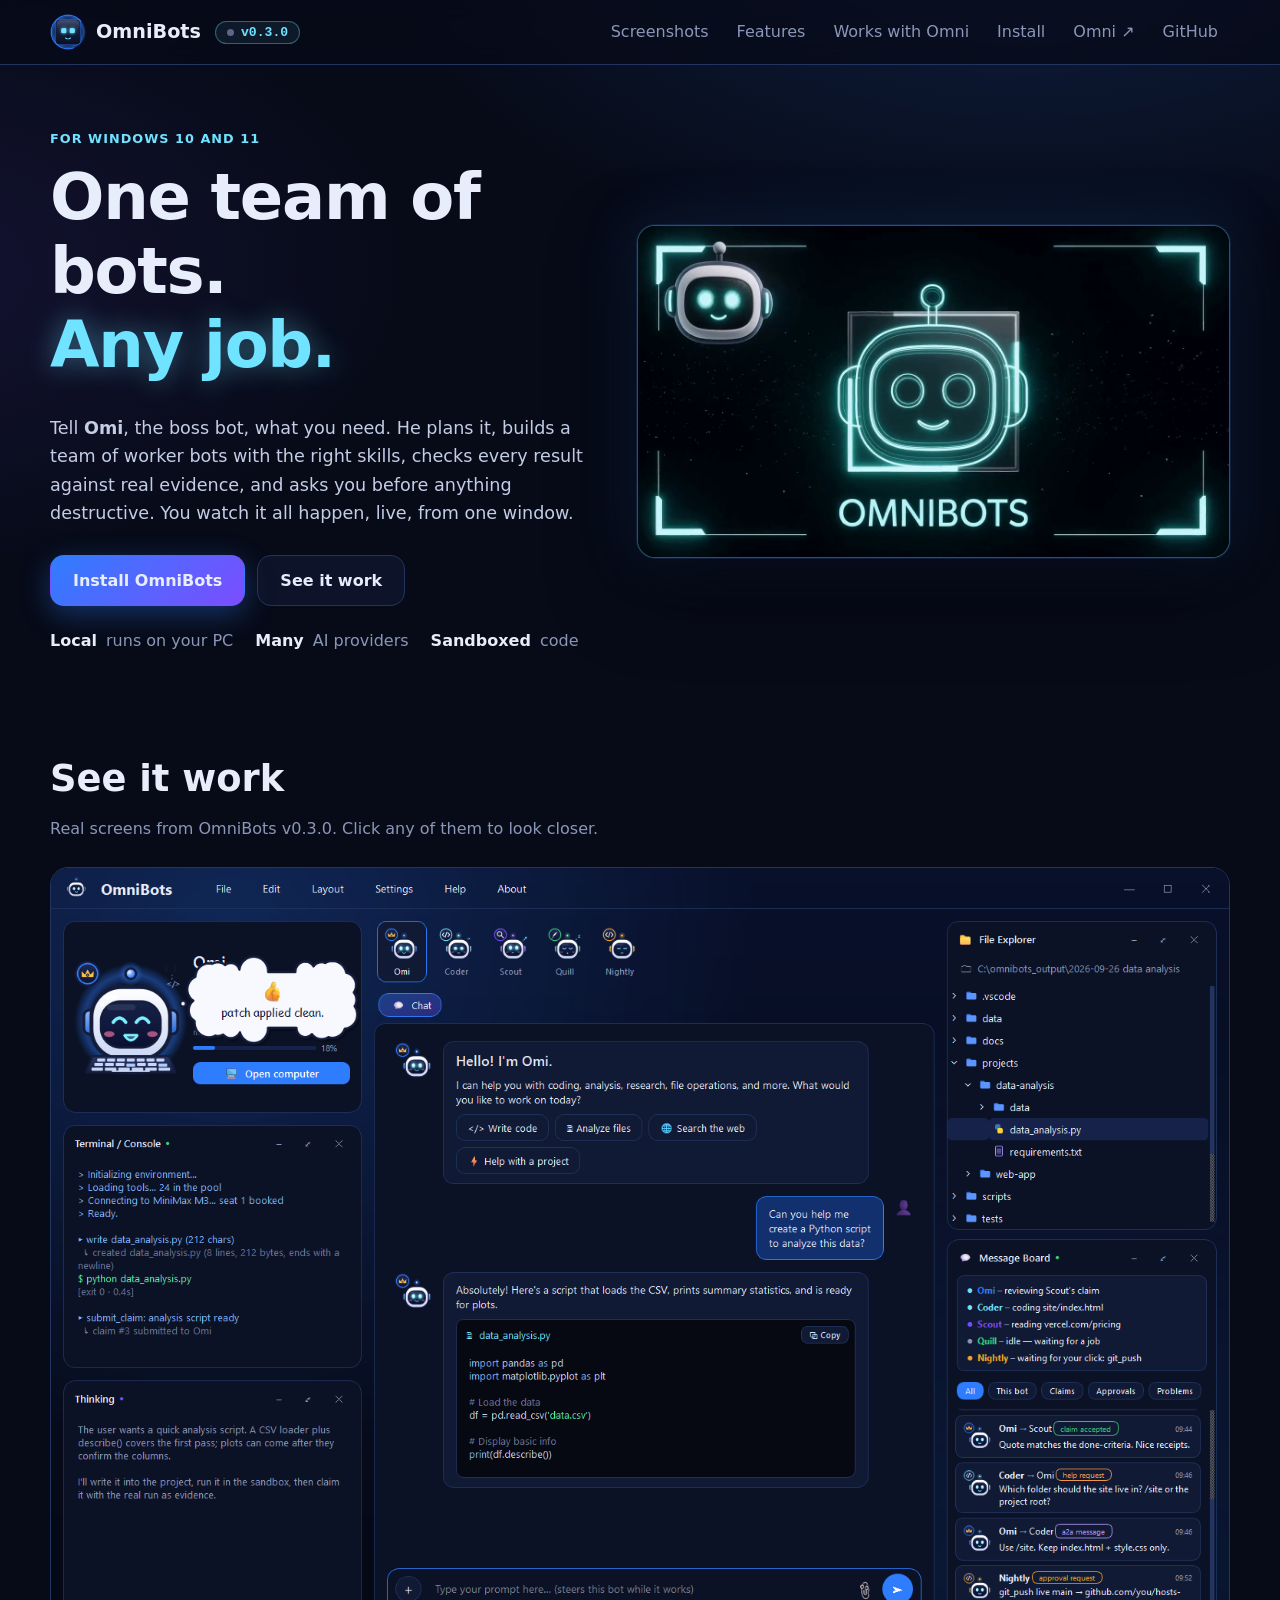
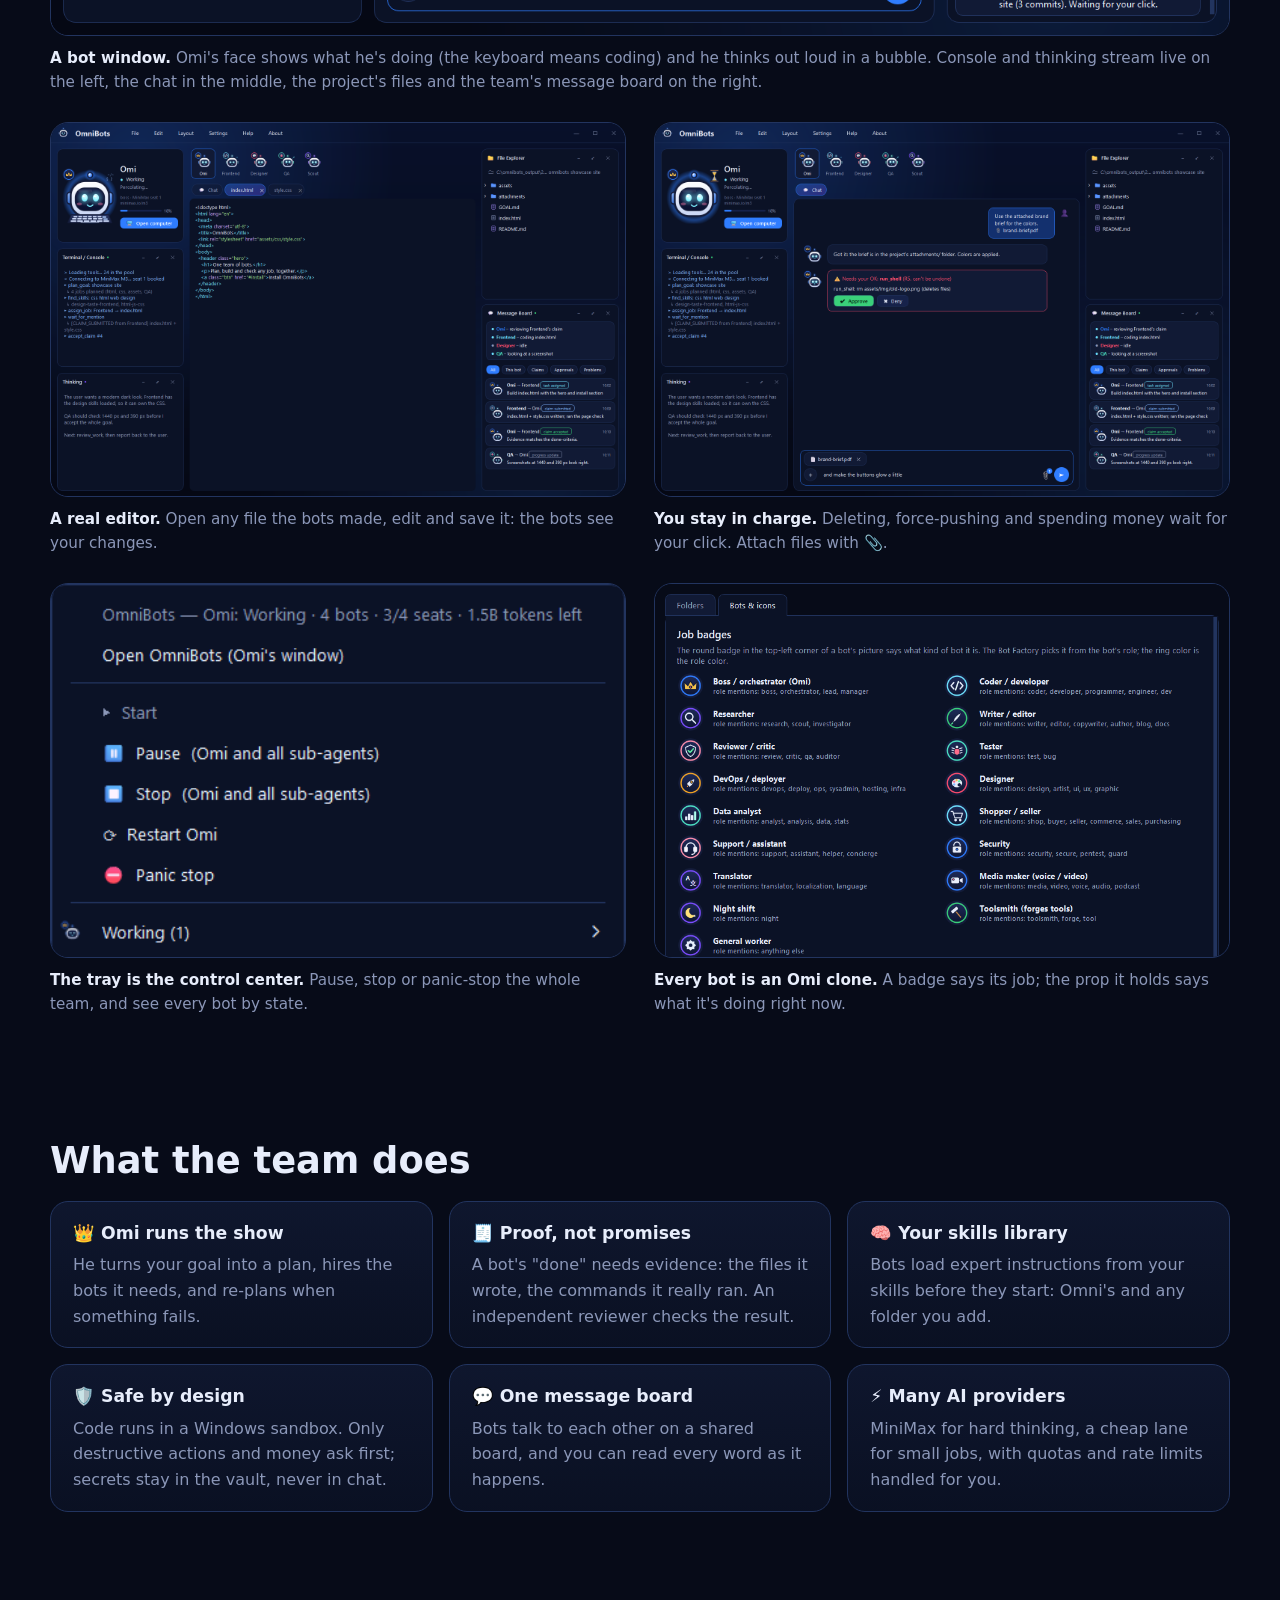
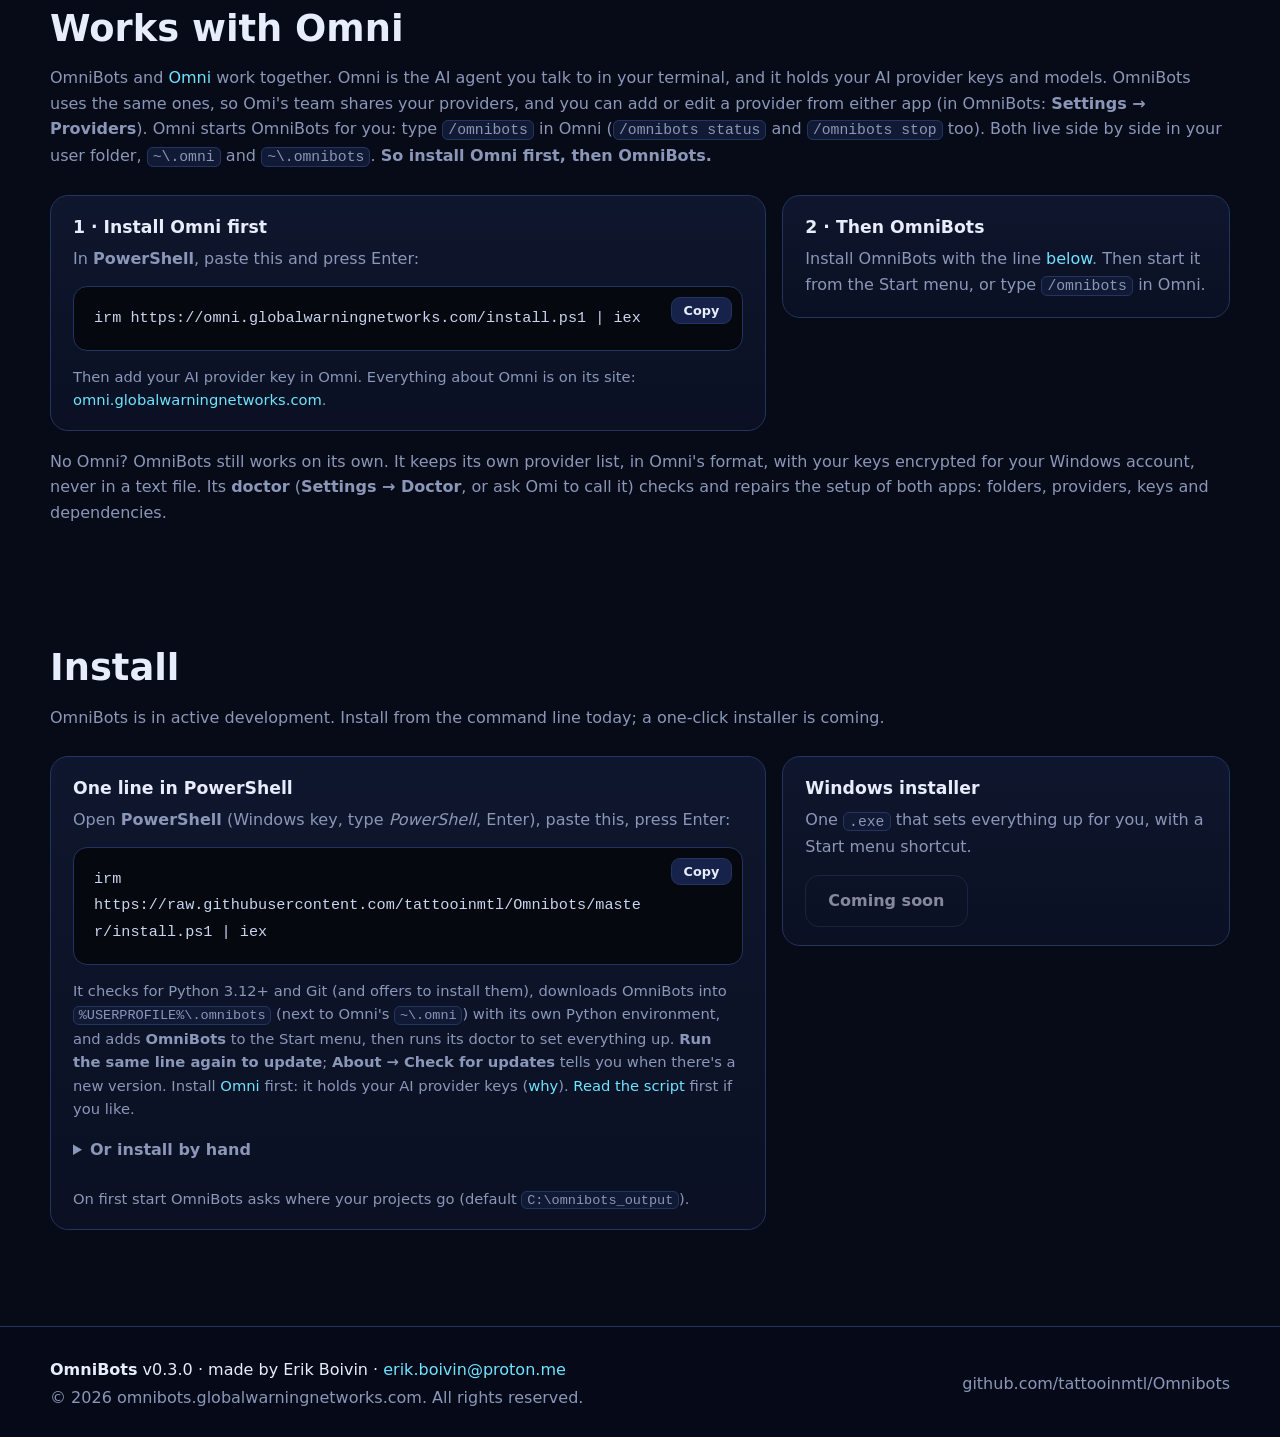
==== commit 6c309ca7: "Website: providers from either app, OmniBots without Omni, the doctor The Works with Omni section no" ====
--- a/website/index.html
+++ b/website/index.html
@@ -113,7 +113,8 @@
       <h2>Works with Omni</h2>
       <p class="sub">OmniBots and <a href="https://omni.globalwarningnetworks.com" target="_blank" rel="noopener">Omni</a> work
         together. Omni is the AI agent you talk to in your terminal, and it holds your AI provider keys and models. OmniBots
-        reads them from Omni, so Omi's team uses the same providers, and Omni starts OmniBots for you: type
+        uses the same ones, so Omi's team shares your providers, and you can add or edit a provider from either app
+        (in OmniBots: <b>Settings → Providers</b>). Omni starts OmniBots for you: type
         <code>/omnibots</code> in Omni (<code>/omnibots status</code> and <code>/omnibots stop</code> too). Both live side
         by side in your user folder, <code>~\.omni</code> and <code>~\.omnibots</code>.
         <b>So install Omni first, then OmniBots.</b></p>
@@ -134,6 +135,9 @@
             <code>/omnibots</code> in Omni.</p>
         </article>
       </div>
+      <p class="sub" style="margin-top:18px">No Omni? OmniBots still works on its own. It keeps its own provider list, in Omni's format, with your
+        keys encrypted for your Windows account, never in a text file. Its <b>doctor</b> (<b>Settings → Doctor</b>, or ask
+        Omi to call it) checks and repairs the setup of both apps: folders, providers, keys and dependencies.</p>
     </section>
 
     <section id="install" class="wrap section">
@@ -149,7 +153,7 @@
           </div>
           <p class="hint">It checks for Python 3.12+ and Git (and offers to install them), downloads OmniBots into
             <code>%USERPROFILE%\.omnibots</code> (next to Omni's <code>~\.omni</code>) with its own Python environment, and adds
-            <b>OmniBots</b> to the Start menu. <b>Run the same line again to update</b>;
+            <b>OmniBots</b> to the Start menu, then runs its doctor to set everything up. <b>Run the same line again to update</b>;
             <b>About → Check for updates</b> tells you when there's a new version. Install
             <a href="https://omni.globalwarningnetworks.com" target="_blank" rel="noopener">Omni</a> first: it holds your AI
             provider keys (<a href="#omni">why</a>).
